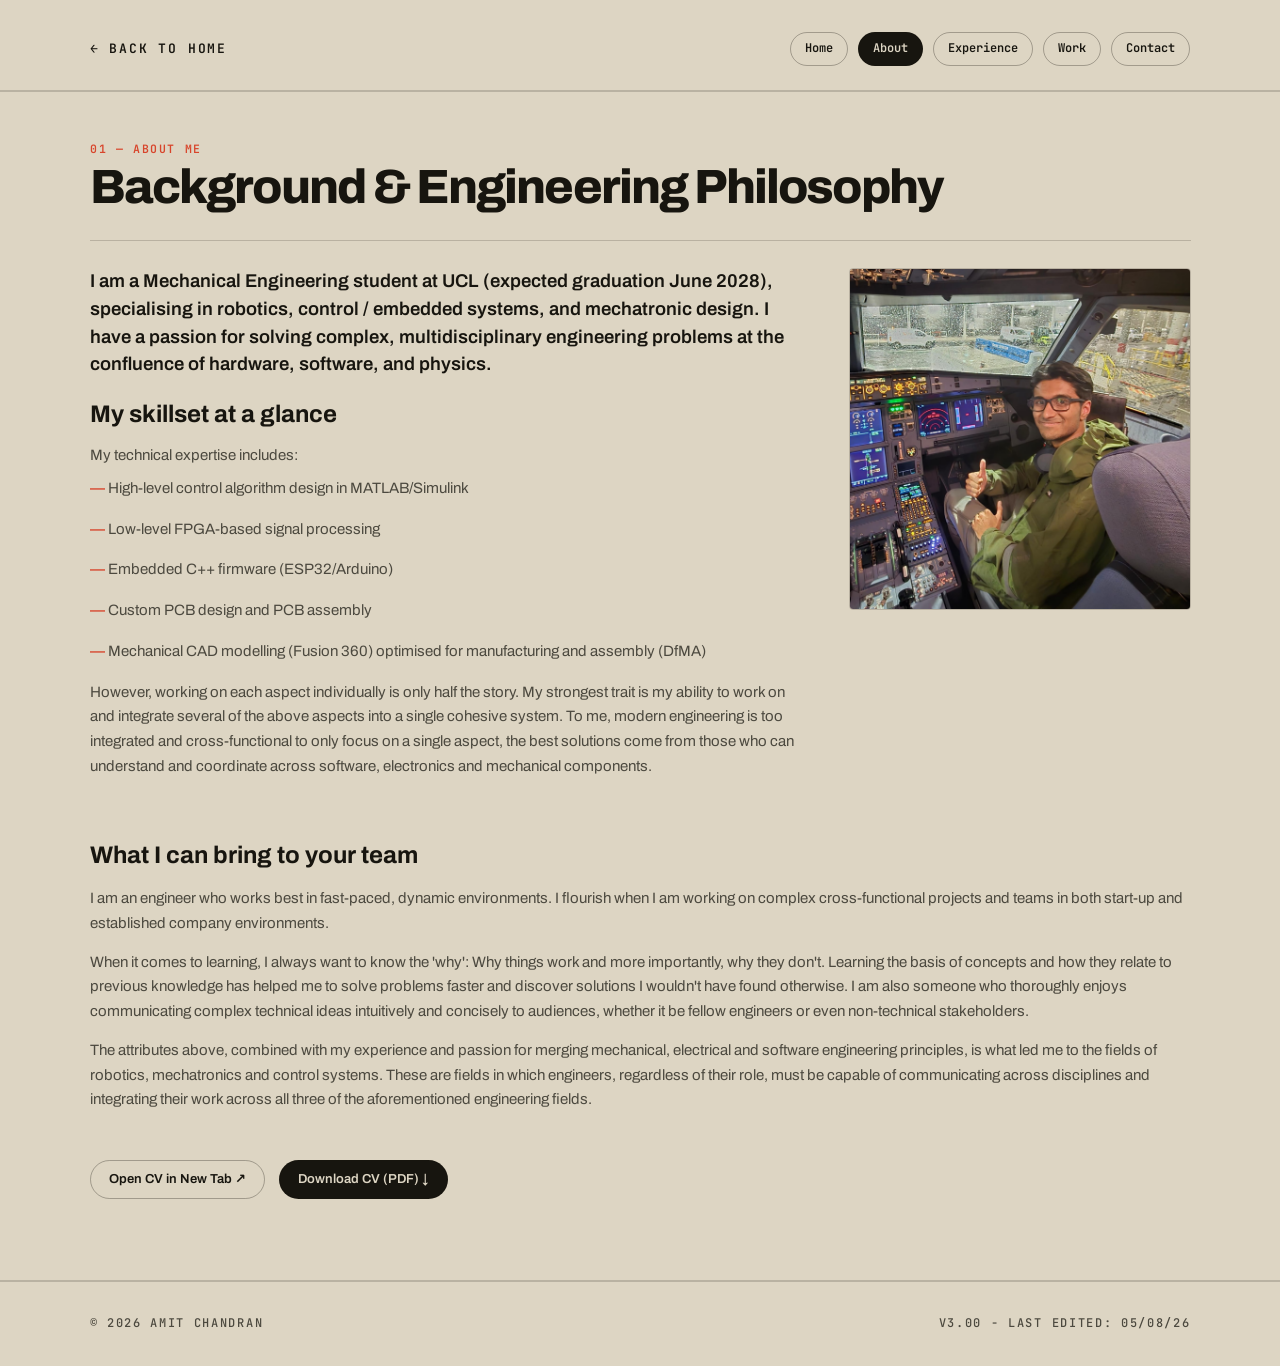
==== about.html @ 0b7d6312 "style: Rearranged page strucutre to now have seperate tabs for experience / about me to reduce clutt" ====
<!DOCTYPE html>
<html lang="en">
<head>
    <meta charset="UTF-8">
    <meta name="viewport" content="width=device-width, initial-scale=1.0">
    <title>About Me — Amit Chandran</title>
    
    <!-- Google Fonts for Archivo, Newsreader & JetBrains Mono -->
    <link rel="preconnect" href="https://fonts.googleapis.com">
    <link rel="preconnect" href="https://fonts.gstatic.com" crossorigin>
    <link href="https://fonts.googleapis.com/css2?family=Archivo:wght@400;500;600;700;800&family=Newsreader:ital,opsz@1,6..72&family=JetBrains+Mono:wght@400;500;600&display=swap" rel="stylesheet">
    
    <!-- FontAwesome Icons -->
    <link rel="stylesheet" href="https://cdnjs.cloudflare.com/ajax/libs/font-awesome/6.4.0/css/all.min.css">
    
    <!-- Shared Swiss Editorial Stylesheet -->
    <link rel="stylesheet" href="style.css?v=3.17">
</head>
<body>

    <!-- Mobile Warning Banner -->
    <div class="mobile-warning-banner" id="mobile-banner">
        <div class="page-container" style="display: flex; justify-content: space-between; align-items: center; gap: 12px; padding: 12px 0;">
            <span>Hi, it appears you are on mobile. This page is best viewed on larger screens, or at least on desktop mode. Thank you!</span>
            <button onclick="document.getElementById('mobile-banner').style.display='none'" style="background: none; border: none; color: inherit; cursor: pointer; font-size: 16px; font-weight: bold; padding: 0 4px;">×</button>
        </div>
    </div>

    <!-- Header Navigation Bar -->
    <header class="section-bleed" style="padding-top: 32px; padding-bottom: 24px; border-b: 1px solid var(--line);">
        <div class="page-container" style="display: flex; justify-content: space-between; align-items: center; flex-wrap: wrap; gap: 16px;">
            <a href="index.html" class="mono-label" style="text-decoration: none; font-size: 13px; font-weight: 600; color: var(--ink);">
                ← BACK TO HOME
            </a>
            <div class="quick-jump-bar" style="margin-top: 0; padding-top: 0; border-top: none;">
                <a href="index.html" class="jump-pill">Home</a>
                <a href="about.html" class="jump-pill" style="background: var(--ink); color: var(--paper);">About</a>
                <a href="experience.html" class="jump-pill">Experience</a>
                <a href="index.html#work" class="jump-pill">Work</a>
                <a href="index.html#contact" class="jump-pill">Contact</a>
            </div>
        </div>
    </header>

    <!-- 01 — ABOUT ME Section -->
    <section class="section-bleed" id="about-detail" style="padding-top: 48px; padding-bottom: 80px;">
        <div class="page-container">
            <div class="mb-10 border-b pb-6 reveal">
                <div class="mono-accent mb-2">01 — ABOUT ME</div>
                <h1 class="hero-h1 mb-4" style="font-size: clamp(32px, 5vw, 48px);">Background & Engineering Philosophy</h1>
            </div>

            <!-- About Section Grid containing Bio, Skillset, and Photo -->
            <div class="about-grid reveal delay-1">
                <div>
                    <!-- Bio text at top of column, flush with photo top -->
                    <div class="mb-8">
                        <p class="lead-p" style="color: var(--ink); font-weight: 600; max-width: 100%;">
                           I am a Mechanical Engineering student at UCL (expected graduation June 2028), specialising in robotics, control / embedded systems, and mechatronic design. I have a passion for solving complex, multidisciplinary engineering problems at the confluence of hardware, software, and physics.
                        </p>
                    </div>

                    <div class="space-y-4 body-p">
                        <h3 class="item-h3" style="color: var(--ink); margin-top: 0;">My skillset at a glance</h3>
                        <p>
                            My technical expertise includes:
                        </p>
                        <ul class="bullet-list" style="margin-top: 8px; margin-bottom: 16px;">
                            <li class="bullet-item">High-level control algorithm design in MATLAB/Simulink</li>
                            <li class="bullet-item">Low-level FPGA-based signal processing</li>
                            <li class="bullet-item">Embedded C++ firmware (ESP32/Arduino)</li>
                            <li class="bullet-item">Custom PCB design and PCB assembly</li>
                            <li class="bullet-item">Mechanical CAD modelling (Fusion 360) optimised for manufacturing and assembly (DfMA)</li>
                        </ul>
                        <p>
                            However, working on each aspect individually is only half the story. My strongest trait is my ability to work on and integrate several of the above aspects into a single cohesive system. To me, modern engineering is too integrated and cross-functional to only focus on a single aspect, the best solutions come from those who can understand and coordinate across software, electronics and mechanical components.
                        </p>
                    </div>
                </div>
                <div class="profile-photo-container">
                    <img src="images_general/Profile Photo.jpeg" alt="Amit Chandran" style="width: 100%; height: auto; aspect-ratio: 1/1; object-fit: cover; object-position: 75% center; display: block; border: none; border-radius: 0;">
                    <div class="caption-banner">Me in the cockpit of an Airbus A320!</div>
                </div>
            </div>

            <!-- Full-width What I can bring section below the grid -->
            <div class="body-p reveal delay-2" style="margin-top: 48px;">
                <h3 class="item-h3 pt-4" style="color: var(--ink);">What I can bring to your team</h3>
                <div class="space-y-4" style="margin-top: 16px;">
                    <p>
                        I am an engineer who works best in fast-paced, dynamic environments. I flourish when I am working on complex cross-functional projects and teams in both start-up and established company environments.
                    </p>
                    <p>
                        When it comes to learning, I always want to know the 'why': Why things work and more importantly, why they don't. Learning the basis of concepts and how they relate to previous knowledge has helped me to solve problems faster and discover solutions I wouldn't have found otherwise. I am also someone who thoroughly enjoys communicating complex technical ideas intuitively and concisely to audiences, whether it be fellow engineers or even non-technical stakeholders.
                    </p>
                    <p>
                        The attributes above, combined with my experience and passion for merging mechanical, electrical and software engineering principles, is what led me to the fields of robotics, mechatronics and control systems. These are fields in which engineers, regardless of their role, must be capable of communicating across disciplines and integrating their work across all three of the aforementioned engineering fields.
                    </p>
                </div>
            </div>

            <div class="flex gap-4 reveal delay-3" style="margin-top: 48px;">
                <a href="https://amitchandran06.github.io/Resumes/AmitChandran_MainResume.pdf" target="_blank" class="pill-btn">Open CV in New Tab ↗</a>
                <a href="https://amitchandran06.github.io/Resumes/AmitChandran_MainResume.pdf" download class="pill-btn" style="background: var(--ink); color: var(--paper);">Download CV (PDF) ↓</a>
            </div>
        </div>
    </section>

    <!-- Footer -->
    <footer style="padding: 32px var(--pad-x);">
        <div class="page-container">
            <div class="mono-label" style="display: flex; justify-content: space-between; flex-wrap: wrap; gap: 8px;">
                <span>© 2026 AMIT CHANDRAN</span>
                <span>V3.00 - Last Edited: 05/08/26</span>
            </div>
        </div>
    </footer>

    <!-- Scroll Reveal Observer Script -->
    <script>
        document.addEventListener('DOMContentLoaded', () => {
            const observerOptions = {
                root: null,
                rootMargin: '0px 0px -30px 0px',
                threshold: 0.1
            };

            const observer = new IntersectionObserver((entries, obs) => {
                entries.forEach(entry => {
                    if (entry.isIntersecting) {
                        entry.target.classList.add('active');
                        obs.unobserve(entry.target);
                    }
                });
            }, observerOptions);

            document.querySelectorAll('.reveal').forEach(el => observer.observe(el));
        });
    </script>

</body>
</html>
---- style.css ----
/* ==========================================================================
   Swiss Editorial Design System — Portfolio of Amit Chandran
   (Scaled ~15% smaller for a sleek, compact, 80% zoom-out editorial aesthetic)
   ========================================================================== */

:root {
  /* Color Tokens */
  --paper:       #DDD5C3;   /* Rich archival greige/stone paper background */
  --ink:         #17150F;   /* Near-black primary text / dark blocks */
  --muted:       #4C493F;   /* Body copy */
  --faint:       #8A877B;   /* Labels, captions, metadata */
  --accent:      #D8452B;   /* Vermillion — link hovers, section kickers */
  --line:        rgba(23, 21, 15, 0.18);  /* Hairline dividers */
  --line-strong: rgba(23, 21, 15, 0.30);  /* Chip borders */

  /* Typography */
  --font-sans:   'Archivo', system-ui, -apple-system, sans-serif;
  --font-serif:  'Newsreader', Georgia, serif;
  --font-mono:   'JetBrains Mono', ui-monospace, monospace;

  /* Rhythm & Spacing (~15% scaled down for sleek, compact editorial framing) */
  --pad-x:       clamp(28px, 7vw, 100px);  /* Generous horizontal margins, scaled for 15% zoom out */
  --pad-y:       clamp(30px, 4.2vw, 48px); /* Standardized compact section vertical padding */
  --maxw:        1440px;                   /* Content max width, centered */
}

/* ==========================================================================
   Global Resets
   ========================================================================== */

* {
  box-sizing: border-box;
  margin: 0;
  padding: 0;
}

html {
  scroll-behavior: smooth;
  font-size: 14px; /* Scaled down from 16px (~15% zoom out) */
}

body {
  background-color: var(--paper);
  color: var(--ink);
  font-family: var(--font-sans);
  line-height: 1.65;
  overflow-x: hidden;
  -webkit-font-smoothing: antialiased;
}

a {
  color: inherit;
  text-decoration: none;
  transition: all 0.2s ease;
}

a:hover {
  color: var(--accent);
}

img {
  max-width: 100%;
  height: auto;
  display: block;
}

::selection {
  background-color: var(--accent);
  color: var(--paper);
}

/* ==========================================================================
   Utility Classes (~15% scaled down spacing)
   ========================================================================== */

.flex { display: flex; }
.flex-col { flex-direction: column; }
.flex-wrap { flex-wrap: wrap; }
.items-center { align-items: center; }
.items-start { align-items: flex-start; }
.items-end { align-items: flex-end; }
.justify-between { justify-content: space-between; }
.justify-center { justify-content: center; }
.inline-block { display: inline-block; }

.gap-2 { gap: 6px; }
.gap-3 { gap: 10px; }
.gap-4 { gap: 14px; }
.gap-6 { gap: 20px; }

.mb-1 { margin-bottom: 3px; }
.mb-2 { margin-bottom: 6px; }
.mb-3 { margin-bottom: 10px; }
.mb-4 { margin-bottom: 14px; }
.mb-6 { margin-bottom: 17px; }
.mb-8 { margin-bottom: 20px; }
.mb-10 { margin-bottom: 27px; }
.mb-12 { margin-bottom: 30px; }
.mb-16 { margin-bottom: 40px; }
.mr-2 { margin-right: 6px; }

.pb-4 { padding-bottom: 14px; }
.pb-6 { padding-bottom: 17px; }
.pb-8 { padding-bottom: 20px; }
.pb-10 { padding-bottom: clamp(20px, 3.5vw, 30px); }
.pb-16 { padding-bottom: clamp(28px, 4.2vw, 40px); }

.pt-4 { padding-top: 14px; }
.pt-6 { padding-top: 17px; }
.pt-8 { padding-top: 20px; }
.pt-10 { padding-top: clamp(20px, 3.5vw, 30px); }
.pt-16 { padding-top: clamp(28px, 4.2vw, 40px); }

.py-8 { padding-top: 20px; padding-bottom: 20px; }
.py-10 { padding-top: clamp(20px, 3.5vw, 30px); padding-bottom: clamp(20px, 3.5vw, 30px); }
.py-16 { padding-top: clamp(28px, 4.2vw, 40px); padding-bottom: clamp(28px, 4.2vw, 40px); }
.p-8 { padding: clamp(17px, 2.5vw, 24px); }

.border { border: 1px solid var(--line); }
.border-b { border-bottom: 1px solid var(--line); }
.border-t { border-top: 1px solid var(--line); }

.space-y-4 > * + * { margin-top: 14px; }

/* ==========================================================================
   Typography Classes (~15% scaled down)
   ========================================================================== */

.hero-h1 {
  font-family: var(--font-sans);
  font-weight: 800;
  font-size: clamp(34px, 6vw, 72px);
  line-height: 0.92;
  letter-spacing: -0.04em;
  color: var(--ink);
  text-wrap: balance;
}

#hero .hero-h1 {
  font-size: clamp(40px, 7.5vw, 92px);
}

.hero-subtitle {
  font-family: var(--font-sans);
  font-weight: 600;
  font-size: clamp(18px, 3.2vw, 32px);
  line-height: 1.15;
  letter-spacing: -0.02em;
  color: var(--ink);
}

.section-title-h2 {
  font-family: var(--font-sans);
  font-weight: 800;
  font-size: clamp(28px, 4.5vw, 48px);
  line-height: 1.05;
  letter-spacing: -0.03em;
  color: var(--ink);
}

.section-h2 {
  font-family: var(--font-sans);
  font-weight: 700;
  font-size: clamp(20px, 2.7vw, 28px);
  line-height: 1.15;
  letter-spacing: -0.02em;
  color: var(--ink);
}

.item-h3 {
  font-family: var(--font-sans);
  font-weight: 700;
  font-size: clamp(20px, 2.5vw, 24px);
  line-height: 1.25;
  color: var(--ink);
}

.lead-p {
  font-family: var(--font-sans);
  font-weight: 500;
  font-size: clamp(15px, 2vw, 18.5px);
  line-height: 1.5;
  color: var(--ink);
}

.body-p {
  font-family: var(--font-sans);
  font-weight: 400;
  font-size: 15px;
  line-height: 1.65;
  color: var(--muted);
}

.mono-label {
  font-family: var(--font-mono);
  font-size: 12px;
  font-weight: 500;
  letter-spacing: 0.14em;
  text-transform: uppercase;
  color: var(--muted);
}

.case-hero-img {
  width: 100%;
  height: clamp(140px, 20vw, 260px);
  max-height: 260px;
  object-fit: contain;
  cursor: zoom-in;
  margin-inline: auto;
  display: block;
}

.mono-accent {
  font-family: var(--font-mono);
  font-size: 11.5px;
  font-weight: 600;
  letter-spacing: 0.14em;
  text-transform: uppercase;
  color: var(--accent);
}

/* ==========================================================================
   Layout & Structure
   ========================================================================== */

.page-container {
  max-width: var(--maxw);
  margin-inline: auto;
}

.section-bleed {
  padding: var(--pad-y) var(--pad-x);
  border-bottom: 2px solid var(--line);
}

/* Hero specific spacing (Tightened bottom gap before About section) */
#hero {
  padding-top: clamp(30px, 5vw, 54px);
  padding-bottom: clamp(14px, 2vw, 24px);
}

/* Quick Jump Pill Bar in Hero */
.quick-jump-bar {
  display: flex;
  flex-wrap: wrap;
  align-items: center;
  gap: 10px;
  margin-top: 30px;
  padding-top: 20px;
  border-top: 1px solid var(--line);
}

.jump-pill {
  font-family: var(--font-mono);
  font-size: 12px;
  font-weight: 600;
  color: var(--ink);
  background-color: transparent;
  border: 1px solid var(--line-strong);
  padding: 6px 14px;
  border-radius: 100px;
  transition: all 0.2s ease;
  display: inline-flex;
  align-items: center;
  gap: 6px;
}

.jump-pill:hover {
  background-color: var(--ink);
  color: var(--paper);
  border-color: var(--ink);
  transform: translateY(-2px);
}

/* Grid splits */
.grid-2col {
  display: grid;
  grid-template-columns: repeat(auto-fit, minmax(260px, 1fr));
  gap: clamp(20px, 3.5vw, 40px);
}

.grid-3col {
  display: grid;
  grid-template-columns: repeat(auto-fit, minmax(220px, 1fr));
  gap: clamp(17px, 2.5vw, 30px);
}

.grid-brief {
  display: grid;
  grid-template-columns: minmax(auto, 160px) 1fr;
  gap: clamp(17px, 2.5vw, 34px);
}

@media (max-width: 768px) {
  .grid-brief {
    grid-template-columns: 1fr;
    gap: 10px;
  }
}

.meta-grid {
  display: grid;
  grid-template-columns: repeat(auto-fit, minmax(130px, 1fr));
  gap: 17px;
  padding-top: 20px;
  border-top: 1px solid var(--line);
}

/* ==========================================================================
   Experience & Skills Components (~15% scaled down)
   ========================================================================== */

/* Experience Card Header (Guarantees right-alignment and spacing) */
.exp-header {
  display: flex;
  justify-content: space-between;
  align-items: flex-start;
  flex-wrap: wrap;
  gap: 14px;
  padding-bottom: 14px;
  border-bottom: 1px solid var(--line);
}

.exp-header-left {
  display: flex;
  flex-direction: column;
}

.exp-header-right {
  display: flex;
  flex-direction: column;
  align-items: flex-end;
  gap: 6px;
}

@media (max-width: 640px) {
  .exp-header-right {
    align-items: flex-start;
    margin-top: 6px;
  }
}

.exp-logo {
  height: 48px;
  width: auto;
  max-width: 200px;
  object-fit: contain;
  background: transparent;
  border: none;
}

/* Balanced vertical space between last bullet point and skills used */
.exp-skills-row {
  display: flex;
  flex-wrap: wrap;
  align-items: center;
  gap: 8px;
  margin-top: 27px;
  padding-top: 17px;
  border-top: 1px solid var(--line);
}

/* Skills & Tools Boxes (Short & Compact, matching Experience Cards) */
.skills-box {
  padding: 20px;
  border: 1px solid var(--line);
  border-radius: 14px;
  background-color: #D8D0BE; /* Matches Experience card background (#D8D0BE) */
  box-shadow: 0 2px 8px rgba(0, 0, 0, 0.02);
  transition: transform 0.3s cubic-bezier(0.16, 1, 0.3, 1), box-shadow 0.3s ease, border-color 0.3s ease;
  display: flex;
  flex-direction: column;
}

.skills-box:hover {
  transform: translateY(-3px);
  border-color: rgba(23, 21, 15, 0.3);
  box-shadow: 0 6px 16px rgba(0, 0, 0, 0.04);
}

.skills-box-title {
  font-family: var(--font-headline);
  font-size: 17px;
  font-weight: 700;
  color: var(--ink);
  text-align: center;
  margin-bottom: 12px;
}

.skills-box-chips {
  display: flex;
  flex-wrap: wrap;
  gap: 8px;
  justify-content: center;
  align-items: center;
  flex-grow: 1;
  width: 100%;
}

.skills-box .pill-chip {
  background-color: rgba(255, 255, 255, 0.65);
  border: 1px solid rgba(23, 21, 15, 0.14);
  font-size: 11.5px;
  padding: 4px 10px;
  font-weight: 600;
}

/* ==========================================================================
   Components (Buttons, Chips, Rows — ~15% scaled down)
   ========================================================================== */

.pill-chip {
  border: 1px solid var(--line-strong);
  border-radius: 100px;
  padding: 5px 12px;
  font-family: var(--font-sans);
  font-size: 12px;
  font-weight: 500;
  color: var(--ink);
  display: inline-flex;
  align-items: center;
  gap: 5px;
  background-color: transparent; /* Matches page background */
}

.pill-btn {
  border: 1px solid var(--line-strong);
  border-radius: 100px;
  padding: 8px 18px;
  font-family: var(--font-sans);
  font-size: 13px;
  font-weight: 600;
  color: var(--ink);
  text-decoration: none;
  transition: all 0.2s ease;
  display: inline-flex;
  align-items: center;
  gap: 6px;
  background-color: transparent;
}

.pill-btn:hover {
  background-color: var(--ink);
  color: var(--paper);
  border-color: var(--ink);
}

.btn-solid {
  background-color: var(--ink);
  color: var(--paper);
  border: 1px solid var(--ink);
  border-radius: 100px;
  padding: 8px 18px;
  font-family: var(--font-sans);
  font-size: 13px;
  font-weight: 600;
  text-decoration: none;
  transition: all 0.2s ease;
  display: inline-flex;
  align-items: center;
  gap: 6px;
}

.btn-solid:hover {
  background-color: var(--accent);
  border-color: var(--accent);
  color: var(--paper);
}

/* Centered Project Navigation Row at bottom of case studies */
.project-nav-row {
  display: flex;
  flex-wrap: wrap;
  justify-content: center;
  align-items: center;
  gap: 17px;
  padding-top: 30px;
  padding-bottom: 17px;
}

/* Project Index Rows */
.work-row {
  display: grid;
  grid-template-columns: 48px 1fr auto;
  padding: clamp(17px, 2.5vw, 24px) 0;
  border-top: 1px solid var(--line);
  align-items: center;
  text-decoration: none;
  color: var(--ink);
  transition: all 0.2s ease;
  gap: 14px;
}

.work-row:last-of-type {
  border-bottom: 1px solid var(--line);
}

.work-row:hover .work-title {
  color: var(--accent);
}

.work-row:hover .work-arrow {
  transform: translateX(6px);
  color: var(--accent);
}

.work-num {
  font-family: var(--font-mono);
  font-size: 12px;
  font-weight: 600;
  color: var(--accent);
}

.work-title {
  font-family: var(--font-sans);
  font-weight: 700;
  font-size: clamp(18px, 2.5vw, 26px);
  letter-spacing: -0.02em;
  transition: color 0.2s ease;
}

.work-meta {
  font-family: var(--font-mono);
  font-size: 11.5px;
  color: var(--muted);
  margin-top: 3px;
}

.work-arrow {
  font-family: var(--font-mono);
  font-size: 17px;
  transition: transform 0.2s ease, color 0.2s ease;
}

@media (max-width: 600px) {
  .work-row {
    grid-template-columns: 34px 1fr;
  }
  .work-arrow {
    display: none;
  }
}

/* Experience Lists & Bullets */
.bullet-list {
  list-style: none;
  padding-left: 0;
  margin-top: 14px;
  display: flex;
  flex-direction: column;
  gap: 16px;
}

.bullet-item {
  position: relative;
  padding-left: 18px;
  font-family: var(--font-sans);
  font-size: 15px;
  line-height: 1.65;
  color: var(--muted);
}

.bullet-item::before {
  content: '—';
  position: absolute;
  left: 0;
  color: var(--accent);
  font-weight: 600;
}

/* Contact Block */
.contact-block {
  background-color: var(--ink);
  color: var(--paper);
  padding: clamp(24px, 3.5vw, 40px);
  border-radius: 4px;
  display: flex;
  flex-direction: column;
  justify-content: space-between;
  gap: 24px;
}

.contact-link {
  color: var(--paper);
  font-family: var(--font-sans);
  font-size: clamp(15px, 2.1vw, 20px);
  font-weight: 600;
  display: inline-flex;
  align-items: center;
  gap: 10px;
  border-bottom: 1px solid rgba(221, 213, 195, 0.2);
  padding-bottom: 8px;
  transition: all 0.2s ease;
}

.contact-link:hover {
  color: var(--accent);
  border-color: var(--accent);
  padding-left: 6px;
}

/* ==========================================================================
   Image Pair & Sliders (~15% scaled down)
   ========================================================================== */

.image-pair {
  display: grid;
  grid-template-columns: repeat(auto-fit, minmax(260px, 1fr));
  gap: 1px;
  background-color: var(--line);
  border: 1px solid var(--line);
  margin-top: 30px;
}

.image-pair-item {
  background-color: var(--paper);
  position: relative;
  overflow: hidden;
}

.image-pair-item img {
  width: 100%;
  height: 100%;
  object-fit: cover;
  min-height: 270px;
  transition: transform 0.3s ease;
}

.image-pair-item:hover img {
  transform: scale(1.02);
}

.caption-bar {
  padding: 8px 14px;
  font-family: var(--font-mono);
  font-size: 11px;
  color: var(--faint);
  background-color: var(--paper);
  border-top: 1px solid var(--line);
}

/* Interactive Slider (One Image Pane with Prominent Arrows) */
.slider-container {
  position: relative;
  width: 100%;
  background-color: var(--paper);
  border: 1px solid var(--line);
  overflow: hidden;
  margin-top: 17px;
}

.slider-slides {
  position: relative;
  width: 100%;
  height: clamp(290px, 41vw, 460px);
  display: flex;
  justify-content: center;
  align-items: center;
  background-color: #CFC6B2; /* Harmonious contrast with darker greige paper */
}

.slide {
  display: none;
  position: absolute;
  top: 0;
  left: 0;
  width: 100%;
  height: 100%;
}

.slide.active {
  display: flex;
  justify-content: center;
  align-items: center;
  animation: fadeIn 0.4s ease-in-out;
}

.slide img {
  max-width: 100%;
  max-height: 100%;
  object-fit: contain;
}

.caption-banner {
  position: absolute;
  bottom: 0;
  left: 0;
  right: 0;
  background: rgba(23, 21, 15, 0.92);
  color: var(--paper);
  font-family: var(--font-mono);
  font-size: 12px;
  padding: 10px 17px;
  text-align: center;
  transform: translateY(100%);
  opacity: 0;
  transition: transform 0.3s cubic-bezier(0.16, 1, 0.3, 1), opacity 0.3s ease;
  pointer-events: none;
  z-index: 5;
}

.slide:hover .caption-banner {
  transform: translateY(0);
  opacity: 1;
}

.slider-btn {
  position: absolute;
  top: 50%;
  transform: translateY(-50%);
  background: rgba(221, 213, 195, 0.95);
  border: 2px solid var(--ink);
  color: var(--ink);
  width: 44px;
  height: 44px;
  display: flex;
  align-items: center;
  justify-content: center;
  cursor: pointer;
  border-radius: 50%;
  transition: all 0.2s ease;
  z-index: 10;
  font-size: 1.1rem;
  font-weight: 700;
  box-shadow: 0 4px 12px rgba(0, 0, 0, 0.15);
}

.slider-btn:hover {
  background: var(--ink);
  color: var(--paper);
  transform: translateY(-50%) scale(1.08);
}

.slider-btn.prev { left: 17px; }
.slider-btn.next { right: 17px; }

@keyframes fadeIn {
  from { opacity: 0; }
  to { opacity: 1; }
}

/* Placeholder box */
.ph {
  display: grid;
  place-items: center;
  font-family: var(--font-mono);
  font-size: 11.5px;
  color: var(--faint);
  background: repeating-linear-gradient(135deg, #cfc6b2 0 11px, #ddd5c3 11px 22px);
  min-height: 270px;
  border: 1px solid var(--line);
}

/* Custom grid for About Section: wider text, narrower profile image */
.about-grid {
  display: grid;
  grid-template-columns: 1.35fr 0.65fr;
  gap: clamp(24px, 4vw, 48px);
  align-items: start;
}

@media (max-width: 768px) {
  .about-grid {
    grid-template-columns: 1fr; /* Stack on tablet/mobile */
  }
}

/* Hover styling to shift/highlight "Click to see more" label on work row */
.work-row:hover .work-link-label {
  color: var(--accent);
}

/* Vertical space between last bullet point and skills used in project pages */
.project-skills-row {
  display: flex;
  align-items: center;
  margin-top: 48px; /* Increased to 48px for more breathing room */
  padding-top: 24px; /* Increased to 24px */
  border-top: 1px solid var(--line);
}

.mt-6 {
  margin-top: 20px;
}

.font-semibold {
  font-weight: 600;
}

.skills-box .pill-chip {
  font-size: 13px;
  padding: 8px 15px;
}

.work-link-label {
  font-size: 10px !important;
  color: var(--faint) !important;
  letter-spacing: 0.05em;
  transition: color 0.2s ease;
}

.contact-links-row {
  display: flex;
  flex-direction: row;
  flex-wrap: wrap;
  gap: clamp(24px, 4vw, 48px);
  padding-top: 27px;
  border-top: 1px solid rgba(221, 213, 195, 0.2);
}

@media (max-width: 600px) {
  .contact-links-row {
    flex-direction: column;
    gap: 16px;
  }
}

.mobile-warning-banner {
  display: none;
  background-color: var(--accent);
  color: var(--paper);
  font-family: var(--font-sans);
  font-size: 13px;
  font-weight: 500;
  border-bottom: 1px solid var(--line);
  line-height: 1.4;
  position: relative;
  z-index: 10000;
}

@media (max-width: 768px) {
  .mobile-warning-banner {
    display: block;
  }
}

.work-row-thumb {
  height: 80px;
  width: 115px;
  object-fit: contain;
  opacity: 0.8;
  transition: opacity 0.2s ease, transform 0.2s ease;
}

.work-row:hover .work-row-thumb {
  opacity: 1;
  transform: scale(1.05);
}

@media (max-width: 600px) {
  .work-row-thumb {
    display: none; /* Hide thumbnails on narrow mobile lists to preserve space */
  }
}

.profile-photo-container {
  position: relative;
  overflow: hidden;
  border: 1px solid var(--line);
  border-radius: 4px;
  width: 100%;
}

.profile-photo-container .caption-banner {
  transform: translateY(100%);
  opacity: 0;
  transition: transform 0.3s cubic-bezier(0.16, 1, 0.3, 1), opacity 0.3s ease;
  position: absolute;
  bottom: 0;
  left: 0;
  right: 0;
  background: rgba(23, 21, 15, 0.92);
  color: var(--paper);
  font-family: var(--font-mono);
  font-size: 12px;
  padding: 10px 17px;
  text-align: center;
  pointer-events: none;
  z-index: 5;
}

.profile-photo-container:hover .caption-banner {
  transform: translateY(0);
  opacity: 1;
}

/* Scroll Reveal Animations (elibanchik style) */
.reveal {
  opacity: 0;
  transform: translateY(28px);
  transition: opacity 0.65s cubic-bezier(0.16, 1, 0.3, 1), transform 0.65s cubic-bezier(0.16, 1, 0.3, 1);
  will-change: opacity, transform;
}

.reveal.active {
  opacity: 1;
  transform: translateY(0);
}

.delay-1 { transition-delay: 100ms; }
.delay-2 { transition-delay: 200ms; }
.delay-3 { transition-delay: 300ms; }
.delay-4 { transition-delay: 400ms; }

/* Alternating Section Background Hue (subtle & noticeable) */
.section-alt {
  background-color: #D5CBB7;
  border-top: 1px solid var(--line);
  border-bottom: 1px solid var(--line);
}

/* Prominent Sticky Top Navigation Header */
.top-nav-bar {
  position: sticky;
  top: 0;
  z-index: 100;
  background: rgba(221, 213, 195, 0.92);
  backdrop-filter: blur(10px);
  -webkit-backdrop-filter: blur(10px);
  border-bottom: 1px solid var(--line);
  padding: 12px var(--pad-x);
}

.nav-brand {
  font-weight: 700;
  font-size: 13px;
  letter-spacing: 0.08em;
  color: var(--ink);
  text-decoration: none;
}

.nav-links {
  display: flex;
  align-items: center;
  gap: 8px;
  flex-wrap: wrap;
}

/* Featured Project Cards Grid (elibanchik card design style) */
.project-card-grid {
  display: grid;
  grid-template-columns: repeat(auto-fit, minmax(310px, 1fr));
  gap: 24px;
  margin-top: 32px;
}

.project-card {
  display: flex;
  flex-direction: column;
  background-color: var(--paper);
  border: 1px solid var(--line);
  border-radius: 16px;
  overflow: hidden;
  text-decoration: none;
  color: var(--ink);
  transition: transform 0.3s cubic-bezier(0.16, 1, 0.3, 1), box-shadow 0.3s ease, border-color 0.3s ease;
}

.project-card:hover {
  transform: translateY(-5px);
  border-color: rgba(23, 21, 15, 0.3);
  box-shadow: 0 12px 28px rgba(0, 0, 0, 0.08);
}

.project-card-img-wrap {
  aspect-ratio: 16 / 10;
  width: 100%;
  display: flex;
  align-items: center;
  justify-content: center;
  padding: 20px;
  background-color: #D5CBB7;
  border-bottom: 1px solid var(--line);
  position: relative;
  overflow: hidden;
}

.project-card-img-wrap img {
  max-width: 85%;
  max-height: 85%;
  object-fit: contain;
  transition: transform 0.35s cubic-bezier(0.16, 1, 0.3, 1);
}

.project-card:hover .project-card-img-wrap img {
  transform: scale(1.06);
}

.project-card-body {
  padding: 22px 24px 24px;
  display: flex;
  flex-direction: column;
  justify-content: space-between;
  flex-grow: 1;
}

.project-card-header {
  margin-bottom: 10px;
}

.project-card-title {
  font-family: var(--font-headline);
  font-size: 18px;
  font-weight: 700;
  color: var(--ink);
  line-height: 1.25;
  white-space: nowrap;
  overflow: hidden;
  text-overflow: ellipsis;
}

.project-card-desc {
  font-family: var(--font-sans);
  font-size: 13.5px;
  line-height: 1.55;
  color: var(--muted);
  margin-bottom: 0;
}

/* Dedicated Light Pastel Skills Bar across Card Bottom */
.project-card-skills-bar {
  padding: 14px 20px;
  border-top: 1px solid var(--line);
  display: flex;
  align-items: center;
  gap: 8px;
  flex-wrap: nowrap;
  white-space: nowrap;
  overflow-x: hidden;
}

.project-card-skills-bar .pill-chip {
  font-size: 11px;
  font-weight: 600;
  padding: 4px 10px;
  white-space: nowrap;
  flex-shrink: 0;
  background-color: rgba(255, 255, 255, 0.88);
  border: 1px solid rgba(23, 21, 15, 0.12);
  color: var(--ink);
}

/* Warm-toned solid muted pastel hues harmonized with stone paper */
.pastel-terracotta { background-color: #EAD5C3; }
.pastel-sage       { background-color: #D2DBC9; }
.pastel-sandstone  { background-color: #E6D8BA; }
.pastel-slate      { background-color: #CCD5DC; }
.pastel-clay       { background-color: #E5D3CD; }

/* Experience Cards with ultra-subtle, soft warm contrast */
.exp-card {
  background-color: #D8D0BE; /* Soft, subtle warm stone tone (~2% deeper than #DDD5C3, zero brightness/glare) */
  border: 1px solid var(--line);
  border-radius: 14px;
  box-shadow: 0 2px 8px rgba(0, 0, 0, 0.02);
  transition: transform 0.3s cubic-bezier(0.16, 1, 0.3, 1), box-shadow 0.3s ease, border-color 0.3s ease;
}

.exp-card:hover {
  transform: translateY(-3px);
  border-color: rgba(23, 21, 15, 0.3);
  box-shadow: 0 6px 16px rgba(0, 0, 0, 0.04);
}

/* Prominent Date Label in Project Cards */
.project-card-date {
  display: block;
  font-family: var(--font-mono);
  font-size: 11px;
  font-weight: 700;
  letter-spacing: 0.08em;
  color: var(--accent);
  margin-top: 4px;
}
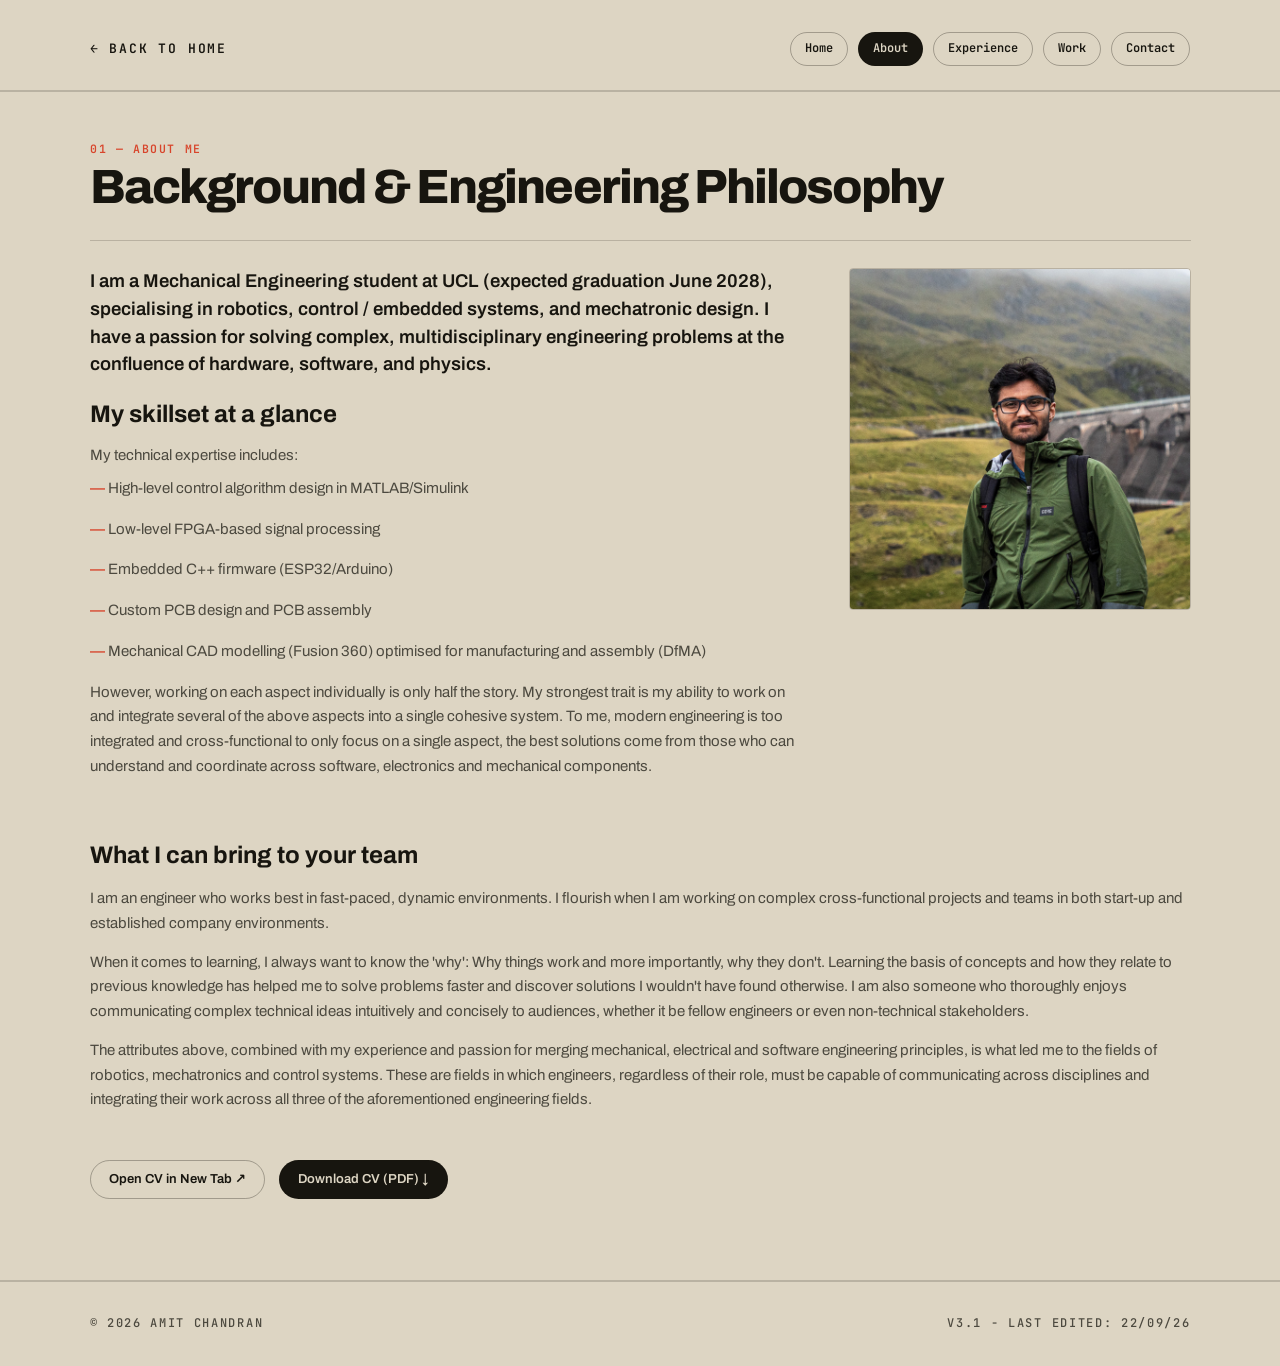
==== commit b246fc12: "style: Added additional bullet points for experience section" ====
--- a/about.html
+++ b/about.html
@@ -78,8 +78,7 @@
                     </div>
                 </div>
                 <div class="profile-photo-container">
-                    <img src="images_general/Profile Photo.jpeg" alt="Amit Chandran" style="width: 100%; height: auto; aspect-ratio: 1/1; object-fit: cover; object-position: 75% center; display: block; border: none; border-radius: 0;">
-                    <div class="caption-banner">Me in the cockpit of an Airbus A320!</div>
+                    <img src="images_general/prfpPhoto.jpeg" alt="Amit Chandran" style="width: 100%; height: auto; aspect-ratio: 1/1; object-fit: cover; object-position: center; display: block; border: none; border-radius: 0;">
                 </div>
             </div>
 
@@ -111,7 +110,7 @@
         <div class="page-container">
             <div class="mono-label" style="display: flex; justify-content: space-between; flex-wrap: wrap; gap: 8px;">
                 <span>© 2026 AMIT CHANDRAN</span>
-                <span>V3.00 - Last Edited: 05/08/26</span>
+                <span>V3.1 - Last Edited: 22/09/26</span>
             </div>
         </div>
     </footer>
--- a/style.css
+++ b/style.css
@@ -566,6 +566,23 @@
   left: 0;
   color: var(--accent);
   font-weight: 600;
+}
+
+.initiative-callout {
+  list-style: none;
+  background: rgba(216, 69, 43, 0.08);
+  border-left: 3px solid var(--accent);
+  padding: 12px 16px;
+  margin: 6px 0;
+  border-radius: 0 4px 4px 0;
+  font-family: var(--font-sans);
+  font-size: 15px;
+  line-height: 1.65;
+  color: var(--muted);
+}
+
+.initiative-callout::before {
+  content: none !important;
 }
 
 /* Contact Block */
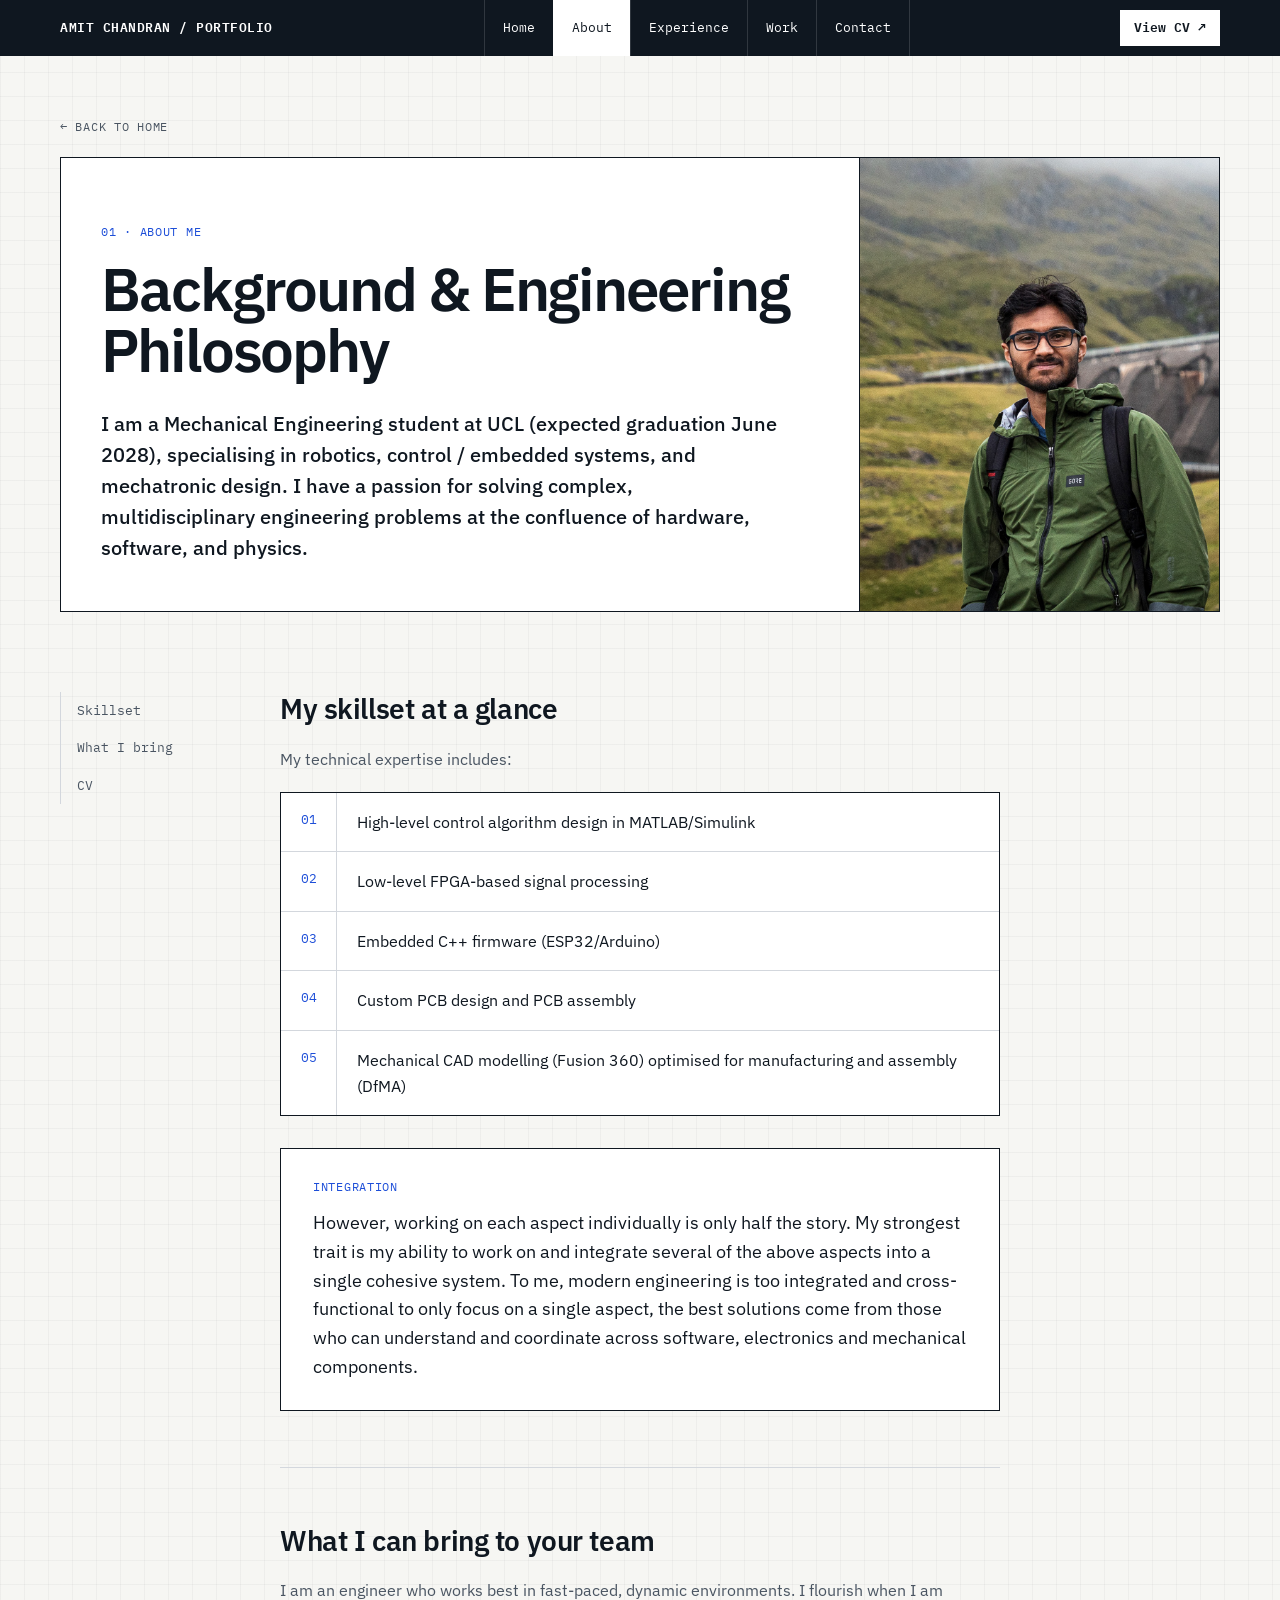
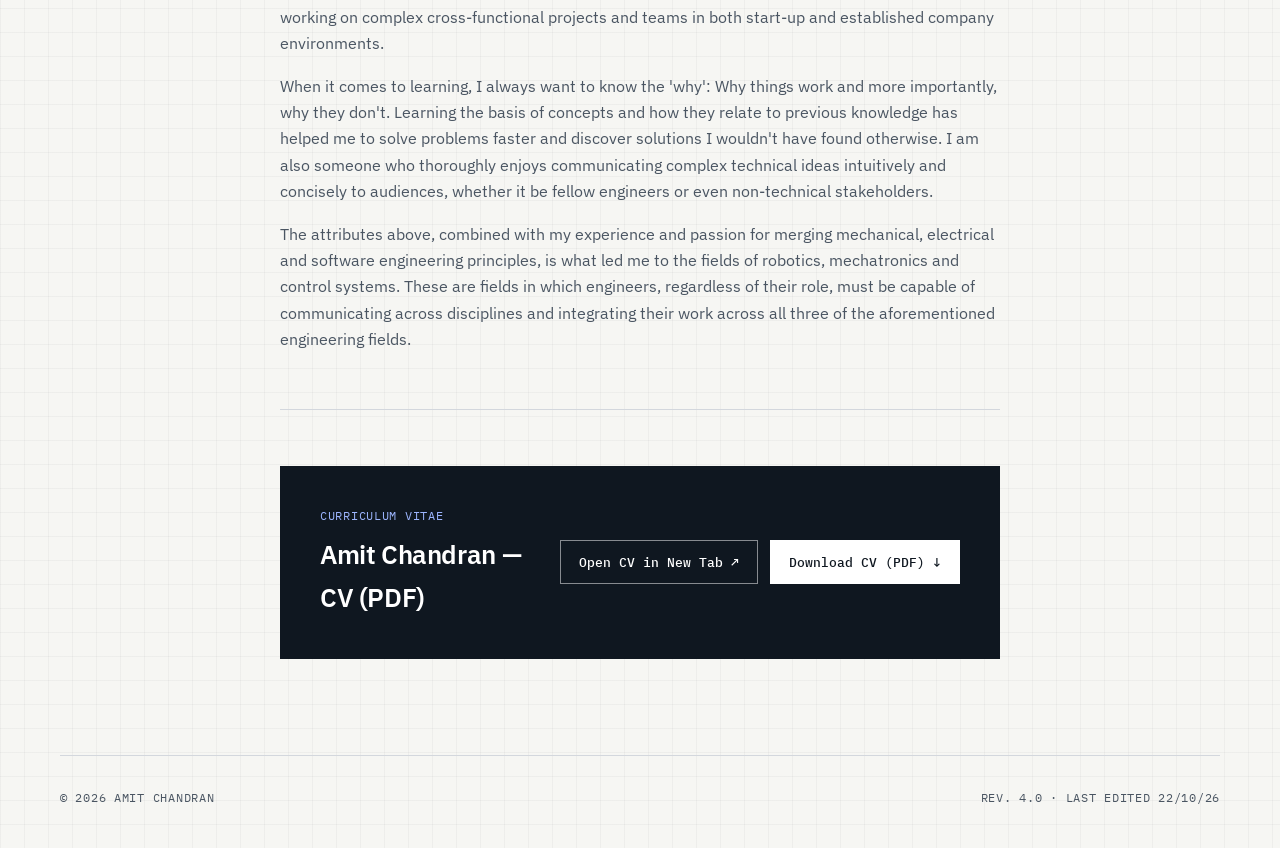
==== commit 57ba624e: "Full overhaul of the UI" ====
--- a/about.html
+++ b/about.html
@@ -4,138 +4,94 @@
     <meta charset="UTF-8">
     <meta name="viewport" content="width=device-width, initial-scale=1.0">
     <title>About Me — Amit Chandran</title>
-    
-    <!-- Google Fonts for Archivo, Newsreader & JetBrains Mono -->
+    <meta name="description" content="Background and engineering philosophy of Amit Chandran.">
     <link rel="preconnect" href="https://fonts.googleapis.com">
     <link rel="preconnect" href="https://fonts.gstatic.com" crossorigin>
-    <link href="https://fonts.googleapis.com/css2?family=Archivo:wght@400;500;600;700;800&family=Newsreader:ital,opsz@1,6..72&family=JetBrains+Mono:wght@400;500;600&display=swap" rel="stylesheet">
-    
-    <!-- FontAwesome Icons -->
-    <link rel="stylesheet" href="https://cdnjs.cloudflare.com/ajax/libs/font-awesome/6.4.0/css/all.min.css">
-    
-    <!-- Shared Swiss Editorial Stylesheet -->
-    <link rel="stylesheet" href="style.css?v=3.17">
+    <link href="https://fonts.googleapis.com/css2?family=IBM+Plex+Mono:wght@400;500;600&amp;family=IBM+Plex+Sans:wght@400;500;600&amp;display=swap" rel="stylesheet">
+    <link rel="stylesheet" href="style.css?v=4.0">
 </head>
 <body>
+    <a class="skip-link" href="#main">Skip to content</a>
 
-    <!-- Mobile Warning Banner -->
-    <div class="mobile-warning-banner" id="mobile-banner">
-        <div class="page-container" style="display: flex; justify-content: space-between; align-items: center; gap: 12px; padding: 12px 0;">
-            <span>Hi, it appears you are on mobile. This page is best viewed on larger screens, or at least on desktop mode. Thank you!</span>
-            <button onclick="document.getElementById('mobile-banner').style.display='none'" style="background: none; border: none; color: inherit; cursor: pointer; font-size: 16px; font-weight: bold; padding: 0 4px;">×</button>
-        </div>
-    </div>
-
-    <!-- Header Navigation Bar -->
-    <header class="section-bleed" style="padding-top: 32px; padding-bottom: 24px; border-b: 1px solid var(--line);">
-        <div class="page-container" style="display: flex; justify-content: space-between; align-items: center; flex-wrap: wrap; gap: 16px;">
-            <a href="index.html" class="mono-label" style="text-decoration: none; font-size: 13px; font-weight: 600; color: var(--ink);">
-                ← BACK TO HOME
-            </a>
-            <div class="quick-jump-bar" style="margin-top: 0; padding-top: 0; border-top: none;">
-                <a href="index.html" class="jump-pill">Home</a>
-                <a href="about.html" class="jump-pill" style="background: var(--ink); color: var(--paper);">About</a>
-                <a href="experience.html" class="jump-pill">Experience</a>
-                <a href="index.html#work" class="jump-pill">Work</a>
-                <a href="index.html#contact" class="jump-pill">Contact</a>
-            </div>
+    <header class="nav">
+        <div class="wrap nav-in">
+            <a class="nav-brand" href="index.html">AMIT CHANDRAN / PORTFOLIO</a>
+            <nav class="nav-links" aria-label="Main">
+                <a href="index.html">Home</a>
+                <a href="about.html" class="is-current" aria-current="page">About</a>
+                <a href="experience.html">Experience</a>
+                <a href="index.html#work">Work</a>
+                <a href="index.html#contact">Contact</a>
+            </nav>
+            <a class="nav-cv" href="https://amitchandran06.github.io/Resumes/AmitChandran_MainResume.pdf" target="_blank" rel="noopener">View CV ↗</a>
         </div>
     </header>
 
-    <!-- 01 — ABOUT ME Section -->
-    <section class="section-bleed" id="about-detail" style="padding-top: 48px; padding-bottom: 80px;">
-        <div class="page-container">
-            <div class="mb-10 border-b pb-6 reveal">
-                <div class="mono-accent mb-2">01 — ABOUT ME</div>
-                <h1 class="hero-h1 mb-4" style="font-size: clamp(32px, 5vw, 48px);">Background & Engineering Philosophy</h1>
-            </div>
-
-            <!-- About Section Grid containing Bio, Skillset, and Photo -->
-            <div class="about-grid reveal delay-1">
-                <div>
-                    <!-- Bio text at top of column, flush with photo top -->
-                    <div class="mb-8">
-                        <p class="lead-p" style="color: var(--ink); font-weight: 600; max-width: 100%;">
-                           I am a Mechanical Engineering student at UCL (expected graduation June 2028), specialising in robotics, control / embedded systems, and mechatronic design. I have a passion for solving complex, multidisciplinary engineering problems at the confluence of hardware, software, and physics.
-                        </p>
+    <main id="main">
+        <section class="page-top">
+            <div class="wrap">
+                <a class="mono back-link" href="index.html">← Back to home</a>
+                <div class="frame about-head">
+                    <div class="page-head">
+                        <div class="mono mono-accent kicker">01 · About me</div>
+                        <h1 class="page-title">Background &amp; Engineering Philosophy</h1>
+                        <p class="lead">I am a Mechanical Engineering student at UCL (expected graduation June 2028), specialising in robotics, control / embedded systems, and mechatronic design. I have a passion for solving complex, multidisciplinary engineering problems at the confluence of hardware, software, and physics.</p>
                     </div>
-
-                    <div class="space-y-4 body-p">
-                        <h3 class="item-h3" style="color: var(--ink); margin-top: 0;">My skillset at a glance</h3>
-                        <p>
-                            My technical expertise includes:
-                        </p>
-                        <ul class="bullet-list" style="margin-top: 8px; margin-bottom: 16px;">
-                            <li class="bullet-item">High-level control algorithm design in MATLAB/Simulink</li>
-                            <li class="bullet-item">Low-level FPGA-based signal processing</li>
-                            <li class="bullet-item">Embedded C++ firmware (ESP32/Arduino)</li>
-                            <li class="bullet-item">Custom PCB design and PCB assembly</li>
-                            <li class="bullet-item">Mechanical CAD modelling (Fusion 360) optimised for manufacturing and assembly (DfMA)</li>
-                        </ul>
-                        <p>
-                            However, working on each aspect individually is only half the story. My strongest trait is my ability to work on and integrate several of the above aspects into a single cohesive system. To me, modern engineering is too integrated and cross-functional to only focus on a single aspect, the best solutions come from those who can understand and coordinate across software, electronics and mechanical components.
-                        </p>
-                    </div>
-                </div>
-                <div class="profile-photo-container">
-                    <img src="images_general/prfpPhoto.jpeg" alt="Amit Chandran" style="width: 100%; height: auto; aspect-ratio: 1/1; object-fit: cover; object-position: center; display: block; border: none; border-radius: 0;">
+                    <img src="images_general/prfpPhoto.jpeg" alt="Amit Chandran">
                 </div>
             </div>
+        </section>
 
-            <!-- Full-width What I can bring section below the grid -->
-            <div class="body-p reveal delay-2" style="margin-top: 48px;">
-                <h3 class="item-h3 pt-4" style="color: var(--ink);">What I can bring to your team</h3>
-                <div class="space-y-4" style="margin-top: 16px;">
-                    <p>
-                        I am an engineer who works best in fast-paced, dynamic environments. I flourish when I am working on complex cross-functional projects and teams in both start-up and established company environments.
-                    </p>
-                    <p>
-                        When it comes to learning, I always want to know the 'why': Why things work and more importantly, why they don't. Learning the basis of concepts and how they relate to previous knowledge has helped me to solve problems faster and discover solutions I wouldn't have found otherwise. I am also someone who thoroughly enjoys communicating complex technical ideas intuitively and concisely to audiences, whether it be fellow engineers or even non-technical stakeholders.
-                    </p>
-                    <p>
-                        The attributes above, combined with my experience and passion for merging mechanical, electrical and software engineering principles, is what led me to the fields of robotics, mechatronics and control systems. These are fields in which engineers, regardless of their role, must be capable of communicating across disciplines and integrating their work across all three of the aforementioned engineering fields.
-                    </p>
-                </div>
+        <div class="wrap doc">
+            <nav class="toc" aria-label="On this page">
+                <a href="#skillset">Skillset</a>
+                <a href="#bring">What I bring</a>
+                <a href="#cv">CV</a>
+            </nav>
+            <div>
+                <section id="skillset" class="block">
+                    <h2 class="block-title">My skillset at a glance</h2>
+                    <p style="margin-bottom: 20px;">My technical expertise includes:</p>
+                    <div class="numlist">
+                        <div><span>01</span><div>High-level control algorithm design in MATLAB/Simulink</div></div>
+                        <div><span>02</span><div>Low-level FPGA-based signal processing</div></div>
+                        <div><span>03</span><div>Embedded C++ firmware (ESP32/Arduino)</div></div>
+                        <div><span>04</span><div>Custom PCB design and PCB assembly</div></div>
+                        <div><span>05</span><div>Mechanical CAD modelling (Fusion 360) optimised for manufacturing and assembly (DfMA)</div></div>
+                    </div>
+                    <div class="callout">
+                        <div class="mono mono-accent">Integration</div>
+                        <p>However, working on each aspect individually is only half the story. My strongest trait is my ability to work on and integrate several of the above aspects into a single cohesive system. To me, modern engineering is too integrated and cross-functional to only focus on a single aspect, the best solutions come from those who can understand and coordinate across software, electronics and mechanical components.</p>
+                    </div>
+                </section>
+
+                <section id="bring" class="block">
+                    <h2 class="block-title">What I can bring to your team</h2>
+                    <p>I am an engineer who works best in fast-paced, dynamic environments. I flourish when I am working on complex cross-functional projects and teams in both start-up and established company environments.</p>
+                    <p>When it comes to learning, I always want to know the 'why': Why things work and more importantly, why they don't. Learning the basis of concepts and how they relate to previous knowledge has helped me to solve problems faster and discover solutions I wouldn't have found otherwise. I am also someone who thoroughly enjoys communicating complex technical ideas intuitively and concisely to audiences, whether it be fellow engineers or even non-technical stakeholders.</p>
+                    <p>The attributes above, combined with my experience and passion for merging mechanical, electrical and software engineering principles, is what led me to the fields of robotics, mechatronics and control systems. These are fields in which engineers, regardless of their role, must be capable of communicating across disciplines and integrating their work across all three of the aforementioned engineering fields.</p>
+                </section>
+
+                <section id="cv" class="cta-band">
+                    <div>
+                        <div class="mono" style="color: var(--accent-on-dark);">Curriculum vitae</div>
+                        <div class="big">Amit Chandran — CV (PDF)</div>
+                    </div>
+                    <div class="btn-row">
+                        <a class="btn" href="https://amitchandran06.github.io/Resumes/AmitChandran_MainResume.pdf" target="_blank" rel="noopener">Open CV in New Tab ↗</a>
+                        <a class="btn btn-solid" href="https://amitchandran06.github.io/Resumes/AmitChandran_MainResume.pdf" download>Download CV (PDF) ↓</a>
+                    </div>
+                </section>
             </div>
+            <div class="doc-spacer" aria-hidden="true"></div>
+        </div>
+    </main>
 
-            <div class="flex gap-4 reveal delay-3" style="margin-top: 48px;">
-                <a href="https://amitchandran06.github.io/Resumes/AmitChandran_MainResume.pdf" target="_blank" class="pill-btn">Open CV in New Tab ↗</a>
-                <a href="https://amitchandran06.github.io/Resumes/AmitChandran_MainResume.pdf" download class="pill-btn" style="background: var(--ink); color: var(--paper);">Download CV (PDF) ↓</a>
-            </div>
-        </div>
-    </section>
-
-    <!-- Footer -->
-    <footer style="padding: 32px var(--pad-x);">
-        <div class="page-container">
-            <div class="mono-label" style="display: flex; justify-content: space-between; flex-wrap: wrap; gap: 8px;">
-                <span>© 2026 AMIT CHANDRAN</span>
-                <span>V3.1 - Last Edited: 22/09/26</span>
-            </div>
+    <footer class="wrap">
+        <div class="footer mono footer-rule">
+            <span>© 2026 Amit Chandran</span>
+            <span>Rev. 4.0 · Last edited 22/10/26</span>
         </div>
     </footer>
-
-    <!-- Scroll Reveal Observer Script -->
-    <script>
-        document.addEventListener('DOMContentLoaded', () => {
-            const observerOptions = {
-                root: null,
-                rootMargin: '0px 0px -30px 0px',
-                threshold: 0.1
-            };
-
-            const observer = new IntersectionObserver((entries, obs) => {
-                entries.forEach(entry => {
-                    if (entry.isIntersecting) {
-                        entry.target.classList.add('active');
-                        obs.unobserve(entry.target);
-                    }
-                });
-            }, observerOptions);
-
-            document.querySelectorAll('.reveal').forEach(el => observer.observe(el));
-        });
-    </script>
-
 </body>
 </html>
--- a/style.css
+++ b/style.css
@@ -1,1092 +1,519 @@
 /* ==========================================================================
-   Swiss Editorial Design System — Portfolio of Amit Chandran
-   (Scaled ~15% smaller for a sleek, compact, 80% zoom-out editorial aesthetic)
+   Amit Chandran — Portfolio
+   V4.0 "Datasheet" design system
+   Plain CSS, no build step (GitHub Pages friendly)
    ========================================================================== */
 
 :root {
-  /* Color Tokens */
-  --paper:       #DDD5C3;   /* Rich archival greige/stone paper background */
-  --ink:         #17150F;   /* Near-black primary text / dark blocks */
-  --muted:       #4C493F;   /* Body copy */
-  --faint:       #8A877B;   /* Labels, captions, metadata */
-  --accent:      #D8452B;   /* Vermillion — link hovers, section kickers */
-  --line:        rgba(23, 21, 15, 0.18);  /* Hairline dividers */
-  --line-strong: rgba(23, 21, 15, 0.30);  /* Chip borders */
-
-  /* Typography */
-  --font-sans:   'Archivo', system-ui, -apple-system, sans-serif;
-  --font-serif:  'Newsreader', Georgia, serif;
-  --font-mono:   'JetBrains Mono', ui-monospace, monospace;
-
-  /* Rhythm & Spacing (~15% scaled down for sleek, compact editorial framing) */
-  --pad-x:       clamp(28px, 7vw, 100px);  /* Generous horizontal margins, scaled for 15% zoom out */
-  --pad-y:       clamp(30px, 4.2vw, 48px); /* Standardized compact section vertical padding */
-  --maxw:        1440px;                   /* Content max width, centered */
-}
-
-/* ==========================================================================
-   Global Resets
-   ========================================================================== */
-
-* {
-  box-sizing: border-box;
-  margin: 0;
-  padding: 0;
-}
+  --bg:      #F6F6F3;   /* page ground */
+  --card:    #FFFFFF;   /* panels / cards */
+  --stage:   #EEF0F2;   /* image stages */
+  --ink:     #0F1720;   /* text, borders, dark blocks */
+  --muted:   #4A5562;   /* body copy */
+  --line:    #D3D7DD;   /* hairlines inside panels */
+  --accent:  #1D4ED8;   /* blue — labels, links, hovers */
+  --accent-on-dark: #9DB6FF;
+
+  --font-sans: 'IBM Plex Sans', system-ui, -apple-system, 'Segoe UI', sans-serif;
+  --font-mono: 'IBM Plex Mono', ui-monospace, 'SFMono-Regular', Menlo, monospace;
+
+  --maxw: 1240px;
+  --gutter: 40px;
+  --nav-h: 56px;
+}
+
+/* --------------------------------------------------------------------------
+   Base
+   -------------------------------------------------------------------------- */
+
+*, *::before, *::after { box-sizing: border-box; }
 
 html {
   scroll-behavior: smooth;
-  font-size: 14px; /* Scaled down from 16px (~15% zoom out) */
+  scroll-padding-top: calc(var(--nav-h) + 24px);
+  -webkit-text-size-adjust: 100%;
 }
 
 body {
-  background-color: var(--paper);
+  margin: 0;
+  background-color: var(--bg);
+  background-image:
+    linear-gradient(rgba(15, 23, 32, .035) 1px, transparent 1px),
+    linear-gradient(90deg, rgba(15, 23, 32, .035) 1px, transparent 1px);
+  background-size: 24px 24px;
   color: var(--ink);
   font-family: var(--font-sans);
+  font-size: 16px;
   line-height: 1.65;
-  overflow-x: hidden;
   -webkit-font-smoothing: antialiased;
 }
 
-a {
-  color: inherit;
-  text-decoration: none;
-  transition: all 0.2s ease;
-}
-
-a:hover {
-  color: var(--accent);
-}
-
-img {
-  max-width: 100%;
-  height: auto;
-  display: block;
-}
-
-::selection {
-  background-color: var(--accent);
-  color: var(--paper);
-}
-
-/* ==========================================================================
-   Utility Classes (~15% scaled down spacing)
-   ========================================================================== */
-
-.flex { display: flex; }
-.flex-col { flex-direction: column; }
-.flex-wrap { flex-wrap: wrap; }
-.items-center { align-items: center; }
-.items-start { align-items: flex-start; }
-.items-end { align-items: flex-end; }
-.justify-between { justify-content: space-between; }
-.justify-center { justify-content: center; }
-.inline-block { display: inline-block; }
-
-.gap-2 { gap: 6px; }
-.gap-3 { gap: 10px; }
-.gap-4 { gap: 14px; }
-.gap-6 { gap: 20px; }
-
-.mb-1 { margin-bottom: 3px; }
-.mb-2 { margin-bottom: 6px; }
-.mb-3 { margin-bottom: 10px; }
-.mb-4 { margin-bottom: 14px; }
-.mb-6 { margin-bottom: 17px; }
-.mb-8 { margin-bottom: 20px; }
-.mb-10 { margin-bottom: 27px; }
-.mb-12 { margin-bottom: 30px; }
-.mb-16 { margin-bottom: 40px; }
-.mr-2 { margin-right: 6px; }
-
-.pb-4 { padding-bottom: 14px; }
-.pb-6 { padding-bottom: 17px; }
-.pb-8 { padding-bottom: 20px; }
-.pb-10 { padding-bottom: clamp(20px, 3.5vw, 30px); }
-.pb-16 { padding-bottom: clamp(28px, 4.2vw, 40px); }
-
-.pt-4 { padding-top: 14px; }
-.pt-6 { padding-top: 17px; }
-.pt-8 { padding-top: 20px; }
-.pt-10 { padding-top: clamp(20px, 3.5vw, 30px); }
-.pt-16 { padding-top: clamp(28px, 4.2vw, 40px); }
-
-.py-8 { padding-top: 20px; padding-bottom: 20px; }
-.py-10 { padding-top: clamp(20px, 3.5vw, 30px); padding-bottom: clamp(20px, 3.5vw, 30px); }
-.py-16 { padding-top: clamp(28px, 4.2vw, 40px); padding-bottom: clamp(28px, 4.2vw, 40px); }
-.p-8 { padding: clamp(17px, 2.5vw, 24px); }
-
-.border { border: 1px solid var(--line); }
-.border-b { border-bottom: 1px solid var(--line); }
-.border-t { border-top: 1px solid var(--line); }
-
-.space-y-4 > * + * { margin-top: 14px; }
-
-/* ==========================================================================
-   Typography Classes (~15% scaled down)
-   ========================================================================== */
-
-.hero-h1 {
-  font-family: var(--font-sans);
-  font-weight: 800;
-  font-size: clamp(34px, 6vw, 72px);
-  line-height: 0.92;
-  letter-spacing: -0.04em;
-  color: var(--ink);
-  text-wrap: balance;
-}
-
-#hero .hero-h1 {
-  font-size: clamp(40px, 7.5vw, 92px);
-}
-
-.hero-subtitle {
-  font-family: var(--font-sans);
-  font-weight: 600;
-  font-size: clamp(18px, 3.2vw, 32px);
-  line-height: 1.15;
-  letter-spacing: -0.02em;
-  color: var(--ink);
-}
-
-.section-title-h2 {
-  font-family: var(--font-sans);
-  font-weight: 800;
-  font-size: clamp(28px, 4.5vw, 48px);
-  line-height: 1.05;
-  letter-spacing: -0.03em;
-  color: var(--ink);
-}
-
-.section-h2 {
-  font-family: var(--font-sans);
-  font-weight: 700;
-  font-size: clamp(20px, 2.7vw, 28px);
-  line-height: 1.15;
-  letter-spacing: -0.02em;
-  color: var(--ink);
-}
-
-.item-h3 {
-  font-family: var(--font-sans);
-  font-weight: 700;
-  font-size: clamp(20px, 2.5vw, 24px);
-  line-height: 1.25;
-  color: var(--ink);
-}
-
-.lead-p {
-  font-family: var(--font-sans);
-  font-weight: 500;
-  font-size: clamp(15px, 2vw, 18.5px);
-  line-height: 1.5;
-  color: var(--ink);
-}
-
-.body-p {
-  font-family: var(--font-sans);
-  font-weight: 400;
-  font-size: 15px;
-  line-height: 1.65;
-  color: var(--muted);
-}
-
-.mono-label {
+img { max-width: 100%; height: auto; display: block; }
+
+a { color: var(--ink); text-decoration: none; transition: color .2s ease, background-color .2s ease; }
+a:hover { color: var(--accent); }
+
+:focus-visible { outline: 2px solid var(--accent); outline-offset: 2px; }
+
+::selection { background: var(--accent); color: #fff; }
+
+h1, h2, h3, p { margin: 0; }
+
+strong { color: var(--ink); font-weight: 600; }
+
+.wrap {
+  max-width: var(--maxw);
+  margin: 0 auto;
+  padding: 0 var(--gutter);
+}
+
+.mono {
   font-family: var(--font-mono);
   font-size: 12px;
-  font-weight: 500;
-  letter-spacing: 0.14em;
+  letter-spacing: .06em;
   text-transform: uppercase;
   color: var(--muted);
 }
-
-.case-hero-img {
-  width: 100%;
-  height: clamp(140px, 20vw, 260px);
-  max-height: 260px;
-  object-fit: contain;
-  cursor: zoom-in;
-  margin-inline: auto;
-  display: block;
-}
-
-.mono-accent {
-  font-family: var(--font-mono);
-  font-size: 11.5px;
-  font-weight: 600;
-  letter-spacing: 0.14em;
-  text-transform: uppercase;
-  color: var(--accent);
-}
-
-/* ==========================================================================
-   Layout & Structure
-   ========================================================================== */
-
-.page-container {
-  max-width: var(--maxw);
-  margin-inline: auto;
-}
-
-.section-bleed {
-  padding: var(--pad-y) var(--pad-x);
-  border-bottom: 2px solid var(--line);
-}
-
-/* Hero specific spacing (Tightened bottom gap before About section) */
-#hero {
-  padding-top: clamp(30px, 5vw, 54px);
-  padding-bottom: clamp(14px, 2vw, 24px);
-}
-
-/* Quick Jump Pill Bar in Hero */
-.quick-jump-bar {
-  display: flex;
-  flex-wrap: wrap;
-  align-items: center;
-  gap: 10px;
-  margin-top: 30px;
-  padding-top: 20px;
+.mono-accent { color: var(--accent); }
+
+.muted { color: var(--muted); }
+
+.skip-link {
+  position: absolute; left: -9999px; top: 8px;
+  background: #fff; color: var(--ink); padding: 8px 12px; z-index: 100;
+}
+.skip-link:focus { left: 8px; }
+
+/* --------------------------------------------------------------------------
+   Navigation
+   -------------------------------------------------------------------------- */
+
+.nav {
+  position: sticky; top: 0; z-index: 50;
+  background: var(--ink); color: #fff;
+}
+.nav a { color: #fff; }
+.nav a:hover { color: var(--accent-on-dark); }
+
+.nav-in {
+  display: flex; align-items: center; justify-content: space-between;
+  gap: 24px; height: var(--nav-h);
+  font-family: var(--font-mono); font-size: 13px;
+}
+
+.nav-brand { font-weight: 600; letter-spacing: .04em; white-space: nowrap; }
+
+.nav-links { display: flex; }
+.nav-links a {
+  display: flex; align-items: center; height: var(--nav-h);
+  padding: 0 18px; border-left: 1px solid rgba(255, 255, 255, .14);
+}
+.nav-links a:last-child { border-right: 1px solid rgba(255, 255, 255, .14); }
+.nav-links a.is-current { background: #fff; color: var(--ink); }
+
+.nav-cv {
+  display: inline-flex; align-items: center; min-height: 36px; padding: 0 14px;
+  background: #fff; color: var(--ink) !important; font-weight: 600; white-space: nowrap;
+}
+.nav-cv:hover { background: var(--accent-on-dark); }
+
+/* --------------------------------------------------------------------------
+   Buttons, tags
+   -------------------------------------------------------------------------- */
+
+.btn {
+  display: inline-flex; align-items: center; gap: 10px;
+  min-height: 44px; padding: 0 18px;
+  font-family: var(--font-mono); font-size: 13px; font-weight: 500;
+  border: 1px solid var(--ink); background: var(--card); color: var(--ink);
+}
+.btn:hover { background: var(--ink); color: #fff; }
+.btn-solid { background: var(--ink); color: #fff; }
+.btn-solid:hover { background: var(--accent); border-color: var(--accent); color: #fff; }
+.btn-row { display: flex; flex-wrap: wrap; gap: 12px; }
+
+.tag {
+  display: inline-flex; align-items: center; height: 26px; padding: 0 8px;
+  border: 1px solid var(--line); background: var(--bg);
+  font-family: var(--font-mono); font-size: 12px; color: var(--ink);
+}
+.tags { display: flex; flex-wrap: wrap; gap: 6px; }
+
+/* --------------------------------------------------------------------------
+   Panels & title blocks
+   -------------------------------------------------------------------------- */
+
+.frame { border: 1px solid var(--ink); background: var(--card); }
+
+.title-block {
+  display: grid; grid-template-columns: repeat(var(--cols, 3), minmax(0, 1fr));
+  border-top: 1px solid var(--ink);
+}
+.title-block > div { padding: 16px 20px; }
+.title-block > div + div { border-left: 1px solid var(--line); }
+.title-block .val { font-weight: 600; margin-top: 4px; }
+
+.row {
+  display: grid; grid-template-columns: 120px 1fr;
   border-top: 1px solid var(--line);
 }
-
-.jump-pill {
-  font-family: var(--font-mono);
-  font-size: 12px;
-  font-weight: 600;
-  color: var(--ink);
-  background-color: transparent;
-  border: 1px solid var(--line-strong);
-  padding: 6px 14px;
-  border-radius: 100px;
-  transition: all 0.2s ease;
-  display: inline-flex;
-  align-items: center;
-  gap: 6px;
-}
-
-.jump-pill:hover {
-  background-color: var(--ink);
-  color: var(--paper);
-  border-color: var(--ink);
-  transform: translateY(-2px);
-}
-
-/* Grid splits */
-.grid-2col {
+.row > div { padding: 10px 20px; }
+.row > div:first-child { border-right: 1px solid var(--line); display: flex; align-items: center; }
+
+.stage {
+  display: flex; align-items: center; justify-content: center;
+  padding: 28px;
+  background-color: var(--stage);
+  background-image:
+    linear-gradient(rgba(15, 23, 32, .05) 1px, transparent 1px),
+    linear-gradient(90deg, rgba(15, 23, 32, .05) 1px, transparent 1px);
+  background-size: 16px 16px;
+}
+.stage img { max-width: 80%; max-height: 85%; object-fit: contain; }
+
+/* --------------------------------------------------------------------------
+   Homepage
+   -------------------------------------------------------------------------- */
+
+.hero-section { padding: 72px 0 0; }
+
+.hero { display: grid; grid-template-columns: 1.5fr 1fr; }
+.hero-text {
+  padding: 64px 48px 48px;
+  display: flex; flex-direction: column; justify-content: flex-end;
+}
+.hero-name {
+  font-size: 80px; line-height: .95; font-weight: 600; letter-spacing: -.04em;
+}
+.hero-role {
+  margin-top: 20px; font-size: 26px; line-height: 1.25; letter-spacing: -.015em;
+  color: var(--muted); max-width: 620px;
+}
+.hero-about {
+  margin-top: 36px; padding-top: 28px; border-top: 1px solid var(--line); max-width: 680px;
+}
+.hero-about .lead { font-size: 18px; line-height: 1.55; font-weight: 500; margin-bottom: 14px; }
+.hero-text .btn-row { margin-top: 32px; }
+.hero-photo {
+  position: relative; overflow: hidden; min-height: 520px;
+  border-left: 1px solid var(--ink);
+}
+.hero-photo img {
+  position: absolute; inset: 0; width: 100%; height: 100%;
+  object-fit: cover; object-position: 50% 40%;
+}
+
+.section { padding: 96px 0 0; }
+.section-head {
+  display: flex; justify-content: space-between; align-items: flex-end; gap: 24px;
+  padding-bottom: 16px; border-bottom: 2px solid var(--ink); margin-bottom: 32px;
+}
+.section-title { font-size: 36px; font-weight: 600; letter-spacing: -.02em; line-height: 1.1; }
+
+/* Experience summary cards */
+.exp-grid { display: grid; grid-template-columns: repeat(2, minmax(0, 1fr)); gap: 24px; }
+.exp-card { display: flex; flex-direction: column; border: 1px solid var(--ink); background: var(--card); }
+.exp-card-top { display: flex; justify-content: space-between; align-items: center; gap: 16px; padding: 20px; }
+.exp-card-body { padding: 0 20px 20px; flex-grow: 1; }
+.exp-card-body h3 { font-size: 22px; font-weight: 600; margin-bottom: 2px; }
+.exp-card-body .org { font-weight: 500; color: var(--muted); margin-bottom: 14px; }
+
+/* Project sheets */
+.sheet {
+  display: flex; flex-direction: column;
+  border: 1px solid var(--ink); background: var(--card); color: var(--ink);
+  transition: transform .25s cubic-bezier(.16, 1, .3, 1), box-shadow .25s ease;
+}
+.sheet:hover { color: var(--ink); transform: translate(-3px, -3px); box-shadow: 6px 6px 0 var(--ink); }
+.sheet:hover .sheet-title { color: var(--accent); }
+.sheet-head {
+  display: flex; justify-content: space-between; align-items: center;
+  height: 40px; padding: 0 16px; border-bottom: 1px solid var(--line);
+}
+.sheet .stage { aspect-ratio: 16 / 9; }
+.sheet-body { padding: 20px 20px 18px; border-top: 1px solid var(--line); flex-grow: 1; }
+.sheet-title { font-size: 21px; font-weight: 600; letter-spacing: -.01em; transition: color .2s ease; }
+.sheet-desc { margin-top: 8px; color: var(--muted); font-size: 15px; }
+
+.sheet-feature { display: grid; grid-template-columns: 1.5fr 1fr; margin-bottom: 24px; }
+.sheet-feature .stage { aspect-ratio: auto; min-height: 380px; border-right: 1px solid var(--line); }
+.sheet-feature .stage img { max-width: 92%; }
+.sheet-feature .sheet-body { border-top: 0; padding: 28px 24px; }
+.sheet-feature .sheet-title { font-size: 30px; line-height: 1.15; }
+.sheet-feature .sheet-desc { margin-top: 14px; font-size: 17px; }
+.sheet-feature-side { display: flex; flex-direction: column; }
+
+.sheet-grid { display: grid; grid-template-columns: repeat(2, minmax(0, 1fr)); gap: 24px; }
+
+/* Skills */
+.skills-grid {
+  display: grid; grid-template-columns: repeat(3, minmax(0, 1fr));
+  border: 1px solid var(--ink); background: var(--card);
+}
+.skills-grid > div { padding: 24px; }
+.skills-grid > div + div { border-left: 1px solid var(--line); }
+.skills-grid .mono { margin-bottom: 14px; }
+
+/* Contact */
+.contact { display: grid; grid-template-columns: 1fr 1fr; background: var(--ink); color: #fff; }
+.contact-text { padding: 48px 40px; }
+.contact-text h2 { font-size: 48px; line-height: 1.05; font-weight: 600; letter-spacing: -.03em; margin-bottom: 18px; }
+.contact-text p { font-size: 17px; color: rgba(255, 255, 255, .72); max-width: 480px; }
+.contact-links {
+  display: flex; flex-direction: column; justify-content: flex-end;
+  border-left: 1px solid rgba(255, 255, 255, .16);
+}
+.contact-link {
+  display: flex; justify-content: space-between; align-items: center;
+  min-height: 64px; padding: 0 28px;
+  border-top: 1px solid rgba(255, 255, 255, .16);
+  color: #fff; font-family: var(--font-mono); font-size: 15px;
+}
+.contact-link:hover { background: var(--accent); color: #fff; }
+
+/* Footer */
+.footer {
+  display: flex; justify-content: space-between; flex-wrap: wrap; gap: 8px;
+  padding-top: 32px; padding-bottom: 40px;
+}
+.footer-rule { border-top: 1px solid var(--line); margin-top: 0; }
+
+/* --------------------------------------------------------------------------
+   Sub-pages (About, Experience, Projects)
+   -------------------------------------------------------------------------- */
+
+.page-top { padding: 56px 0 0; }
+.back-link { display: inline-block; margin-bottom: 20px; }
+
+.page-head { padding: 64px 40px 48px; }
+.page-head .kicker { margin-bottom: 16px; }
+.page-title { font-size: 60px; line-height: 1.02; font-weight: 600; letter-spacing: -.035em; max-width: 900px; }
+
+.about-head { display: grid; grid-template-columns: 1fr 360px; }
+.about-head .page-head { display: flex; flex-direction: column; justify-content: flex-end; }
+.about-head .page-title { margin-bottom: 28px; }
+.about-head .lead { font-size: 20px; line-height: 1.55; font-weight: 500; max-width: 680px; }
+.about-head img { width: 100%; height: 100%; min-height: 360px; object-fit: cover; border-left: 1px solid var(--ink); }
+
+/* Centred body column with a sidebar that doesn't push the text off-centre */
+.doc {
   display: grid;
-  grid-template-columns: repeat(auto-fit, minmax(260px, 1fr));
-  gap: clamp(20px, 3.5vw, 40px);
-}
-
-.grid-3col {
-  display: grid;
-  grid-template-columns: repeat(auto-fit, minmax(220px, 1fr));
-  gap: clamp(17px, 2.5vw, 30px);
-}
-
-.grid-brief {
-  display: grid;
-  grid-template-columns: minmax(auto, 160px) 1fr;
-  gap: clamp(17px, 2.5vw, 34px);
-}
-
-@media (max-width: 768px) {
-  .grid-brief {
-    grid-template-columns: 1fr;
-    gap: 10px;
-  }
-}
-
-.meta-grid {
-  display: grid;
-  grid-template-columns: repeat(auto-fit, minmax(130px, 1fr));
-  gap: 17px;
-  padding-top: 20px;
-  border-top: 1px solid var(--line);
-}
-
-/* ==========================================================================
-   Experience & Skills Components (~15% scaled down)
-   ========================================================================== */
-
-/* Experience Card Header (Guarantees right-alignment and spacing) */
-.exp-header {
-  display: flex;
-  justify-content: space-between;
-  align-items: flex-start;
-  flex-wrap: wrap;
-  gap: 14px;
-  padding-bottom: 14px;
-  border-bottom: 1px solid var(--line);
-}
-
-.exp-header-left {
-  display: flex;
-  flex-direction: column;
-}
-
-.exp-header-right {
-  display: flex;
-  flex-direction: column;
-  align-items: flex-end;
-  gap: 6px;
-}
-
-@media (max-width: 640px) {
-  .exp-header-right {
-    align-items: flex-start;
-    margin-top: 6px;
-  }
-}
-
-.exp-logo {
-  height: 48px;
-  width: auto;
-  max-width: 200px;
-  object-fit: contain;
-  background: transparent;
-  border: none;
-}
-
-/* Balanced vertical space between last bullet point and skills used */
-.exp-skills-row {
-  display: flex;
-  flex-wrap: wrap;
-  align-items: center;
-  gap: 8px;
-  margin-top: 27px;
-  padding-top: 17px;
-  border-top: 1px solid var(--line);
-}
-
-/* Skills & Tools Boxes (Short & Compact, matching Experience Cards) */
-.skills-box {
-  padding: 20px;
-  border: 1px solid var(--line);
-  border-radius: 14px;
-  background-color: #D8D0BE; /* Matches Experience card background (#D8D0BE) */
-  box-shadow: 0 2px 8px rgba(0, 0, 0, 0.02);
-  transition: transform 0.3s cubic-bezier(0.16, 1, 0.3, 1), box-shadow 0.3s ease, border-color 0.3s ease;
-  display: flex;
-  flex-direction: column;
-}
-
-.skills-box:hover {
-  transform: translateY(-3px);
-  border-color: rgba(23, 21, 15, 0.3);
-  box-shadow: 0 6px 16px rgba(0, 0, 0, 0.04);
-}
-
-.skills-box-title {
-  font-family: var(--font-headline);
-  font-size: 17px;
-  font-weight: 700;
-  color: var(--ink);
-  text-align: center;
-  margin-bottom: 12px;
-}
-
-.skills-box-chips {
-  display: flex;
-  flex-wrap: wrap;
-  gap: 8px;
+  grid-template-columns: 180px minmax(0, 800px) 180px;
   justify-content: center;
-  align-items: center;
-  flex-grow: 1;
-  width: 100%;
-}
-
-.skills-box .pill-chip {
-  background-color: rgba(255, 255, 255, 0.65);
-  border: 1px solid rgba(23, 21, 15, 0.14);
-  font-size: 11.5px;
-  padding: 4px 10px;
-  font-weight: 600;
-}
-
-/* ==========================================================================
-   Components (Buttons, Chips, Rows — ~15% scaled down)
-   ========================================================================== */
-
-.pill-chip {
-  border: 1px solid var(--line-strong);
-  border-radius: 100px;
-  padding: 5px 12px;
-  font-family: var(--font-sans);
-  font-size: 12px;
-  font-weight: 500;
-  color: var(--ink);
-  display: inline-flex;
-  align-items: center;
-  gap: 5px;
-  background-color: transparent; /* Matches page background */
-}
-
-.pill-btn {
-  border: 1px solid var(--line-strong);
-  border-radius: 100px;
-  padding: 8px 18px;
-  font-family: var(--font-sans);
-  font-size: 13px;
-  font-weight: 600;
-  color: var(--ink);
-  text-decoration: none;
-  transition: all 0.2s ease;
-  display: inline-flex;
-  align-items: center;
-  gap: 6px;
-  background-color: transparent;
-}
-
-.pill-btn:hover {
-  background-color: var(--ink);
-  color: var(--paper);
-  border-color: var(--ink);
-}
-
-.btn-solid {
-  background-color: var(--ink);
-  color: var(--paper);
+  gap: 40px;
+  margin-top: 80px;
+}
+.toc {
+  position: sticky; top: calc(var(--nav-h) + 32px); align-self: start;
+  display: flex; flex-direction: column; border-left: 1px solid var(--line);
+}
+.toc a {
+  padding: 8px 0 8px 16px; margin-left: -1px; border-left: 1px solid transparent;
+  font-family: var(--font-mono); font-size: 13px; color: var(--muted);
+}
+.toc a:hover { color: var(--ink); border-left-color: var(--ink); }
+
+.side-label { position: sticky; top: calc(var(--nav-h) + 32px); align-self: start; }
+.side-label h2 { font-size: 20px; font-weight: 600; line-height: 1.3; margin-top: 6px; }
+
+.block { padding-bottom: 56px; margin-bottom: 56px; border-bottom: 1px solid var(--line); }
+.block-title {
+  display: flex; gap: 16px; align-items: baseline;
+  font-size: 28px; font-weight: 600; letter-spacing: -.015em; line-height: 1.2; margin-bottom: 20px;
+}
+.block p + p { margin-top: 16px; }
+.block > p { color: var(--muted); }
+.block .btn-row { margin-top: 24px; }
+
+/* Numbered list rows */
+.numlist { border: 1px solid var(--ink); background: var(--card); }
+.numlist > div { display: grid; grid-template-columns: 56px 1fr; }
+.numlist > div + div { border-top: 1px solid var(--line); }
+.numlist > div > span {
+  padding: 16px 0; text-align: center; border-right: 1px solid var(--line);
+  font-family: var(--font-mono); font-size: 13px; color: var(--accent);
+}
+.numlist > div > div { padding: 16px 20px; }
+
+.callout { margin-top: 32px; padding: 28px 32px; border: 1px solid var(--ink); background: var(--card); }
+.callout .mono { margin-bottom: 12px; }
+.callout p { font-size: 18px; line-height: 1.6; color: var(--ink) !important; }
+
+.cta-band {
+  display: grid; grid-template-columns: 1fr auto; gap: 32px; align-items: center;
+  background: var(--ink); color: #fff; padding: 40px; margin-bottom: 96px;
+}
+.cta-band .big { font-size: 26px; font-weight: 600; letter-spacing: -.015em; margin-top: 8px; }
+.cta-band .btn { background: transparent; color: #fff; border-color: rgba(255, 255, 255, .5); }
+.cta-band .btn:hover { background: #fff; color: var(--ink); }
+.cta-band .btn-solid { background: #fff; color: var(--ink); border-color: #fff; }
+.cta-band .btn-solid:hover { background: var(--accent-on-dark); border-color: var(--accent-on-dark); }
+
+/* Experience detail cards */
+.role-card { border: 1px solid var(--ink); background: var(--card); }
+.role-top {
+  display: flex; justify-content: space-between; align-items: center; gap: 16px;
+  padding: 16px 28px; border-bottom: 1px solid var(--line);
+}
+.role-head { padding: 32px 28px 24px; }
+.role-head h3 { font-size: 30px; font-weight: 600; letter-spacing: -.02em; line-height: 1.15; }
+.role-head .org { font-size: 18px; font-weight: 500; color: var(--muted); margin-top: 4px; }
+.role-head p { margin-top: 24px; color: var(--muted); }
+.role-points > div { display: grid; grid-template-columns: 56px 1fr; border-top: 1px solid var(--line); }
+.role-points > div > span {
+  padding: 16px 0; text-align: center; border-right: 1px solid var(--line);
+  font-family: var(--font-mono); font-size: 13px; color: var(--accent);
+}
+.role-points > div > div { padding: 16px 20px; color: var(--muted); }
+.role-initiative { margin: 24px 28px; padding: 24px; border: 1px solid var(--ink); background: var(--bg); }
+.role-initiative .mono { margin-bottom: 8px; }
+.role-skills { display: grid; grid-template-columns: 140px 1fr; border-top: 1px solid var(--ink); }
+.role-skills > div { padding: 14px 28px; }
+.role-skills > div:first-child { border-right: 1px solid var(--line); display: flex; align-items: center; }
+.role-gap { margin-top: 80px; }
+
+/* Project case-study pages */
+.case-strip {
+  display: flex; justify-content: space-between; gap: 16px;
+  padding: 14px 20px; border-bottom: 1px solid var(--line);
+}
+.case-title { font-size: 72px; line-height: 1; font-weight: 600; letter-spacing: -.035em; }
+.case-lead { margin: 24px 0 32px; font-size: 20px; line-height: 1.5; color: var(--muted); max-width: 860px; }
+.case-hero { height: 520px; border: 1px solid var(--ink); border-top: 0; }
+.case-hero img { max-height: 82%; max-width: 86%; }
+.case-hero a { display: contents; }
+
+.points > div {
+  display: grid; grid-template-columns: 28px 1fr; gap: 12px;
+  padding: 18px 0; border-top: 1px solid var(--line); color: var(--muted);
+}
+.points > div:last-child { border-bottom: 1px solid var(--line); }
+.points strong { display: block; margin-bottom: 4px; }
+.skills-used { display: flex; flex-wrap: wrap; gap: 8px; align-items: center; margin-top: 24px; }
+.skills-used .mono { margin-right: 8px; }
+
+.outcome { background: var(--ink); color: #fff; margin-bottom: 56px; }
+.outcome strong { color: #fff; }
+.outcome-stats { display: grid; grid-template-columns: repeat(2, minmax(0, 1fr)); border-bottom: 1px solid rgba(255, 255, 255, .16); }
+.outcome-stats > div { padding: 28px; }
+.outcome-stats > div + div { border-left: 1px solid rgba(255, 255, 255, .16); }
+.outcome-stats .num { font-size: 40px; font-weight: 600; letter-spacing: -.03em; line-height: 1; }
+.outcome-stats .mono, .outcome .mono { color: var(--accent-on-dark); }
+.outcome-stats .mono { margin-top: 10px; }
+.outcome-text { padding: 28px; }
+.outcome-text .mono { margin-bottom: 12px; }
+.outcome-text p { font-size: 18px; line-height: 1.55; }
+
+/* Media carousel */
+.carousel { border: 1px solid var(--ink); background: var(--card); }
+.carousel-stage { position: relative; height: 520px; padding: 32px 88px; }
+.carousel-stage img { max-width: 100%; max-height: 100%; }
+.carousel-btn {
+  position: absolute; top: 50%; transform: translateY(-50%);
+  width: 48px; height: 48px; border: 1px solid var(--ink); background: #fff; color: var(--ink);
+  font-family: var(--font-mono); font-size: 18px; cursor: pointer;
+}
+.carousel-btn:hover { background: var(--ink); color: #fff; }
+.carousel-btn.prev { left: 16px; }
+.carousel-btn.next { right: 16px; }
+.carousel-bar {
+  display: flex; align-items: center; gap: 20px;
+  padding: 14px 20px; border-top: 1px solid var(--line);
+}
+.carousel-count { color: var(--accent); white-space: nowrap; }
+.carousel-cap { flex-grow: 1; font-weight: 500; }
+.carousel-full { white-space: nowrap; }
+.carousel-thumbs {
+  display: flex; gap: 10px; padding: 14px 20px; border-top: 1px solid var(--line);
+  overflow-x: auto; scroll-snap-type: x mandatory;
+}
+.carousel-thumb {
+  flex: 0 0 112px; height: 76px; padding: 4px;
+  border: 1px solid var(--line); background: var(--stage);
+  cursor: pointer; scroll-snap-align: start; opacity: .6;
+}
+.carousel-thumb:hover { opacity: 1; }
+.carousel-thumb img { width: 100%; height: 100%; object-fit: contain; }
+.carousel-thumb.is-current { border: 2px solid var(--accent); opacity: 1; }
+
+.media-placeholder {
+  display: grid; place-items: center; min-height: 280px;
   border: 1px solid var(--ink);
-  border-radius: 100px;
-  padding: 8px 18px;
-  font-family: var(--font-sans);
-  font-size: 13px;
-  font-weight: 600;
-  text-decoration: none;
-  transition: all 0.2s ease;
-  display: inline-flex;
-  align-items: center;
-  gap: 6px;
-}
-
-.btn-solid:hover {
-  background-color: var(--accent);
-  border-color: var(--accent);
-  color: var(--paper);
-}
-
-/* Centered Project Navigation Row at bottom of case studies */
-.project-nav-row {
-  display: flex;
-  flex-wrap: wrap;
-  justify-content: center;
-  align-items: center;
-  gap: 17px;
-  padding-top: 30px;
-  padding-bottom: 17px;
-}
-
-/* Project Index Rows */
-.work-row {
-  display: grid;
-  grid-template-columns: 48px 1fr auto;
-  padding: clamp(17px, 2.5vw, 24px) 0;
-  border-top: 1px solid var(--line);
-  align-items: center;
-  text-decoration: none;
-  color: var(--ink);
-  transition: all 0.2s ease;
-  gap: 14px;
-}
-
-.work-row:last-of-type {
-  border-bottom: 1px solid var(--line);
-}
-
-.work-row:hover .work-title {
-  color: var(--accent);
-}
-
-.work-row:hover .work-arrow {
-  transform: translateX(6px);
-  color: var(--accent);
-}
-
-.work-num {
-  font-family: var(--font-mono);
-  font-size: 12px;
-  font-weight: 600;
-  color: var(--accent);
-}
-
-.work-title {
-  font-family: var(--font-sans);
-  font-weight: 700;
-  font-size: clamp(18px, 2.5vw, 26px);
-  letter-spacing: -0.02em;
-  transition: color 0.2s ease;
-}
-
-.work-meta {
-  font-family: var(--font-mono);
-  font-size: 11.5px;
-  color: var(--muted);
-  margin-top: 3px;
-}
-
-.work-arrow {
-  font-family: var(--font-mono);
-  font-size: 17px;
-  transition: transform 0.2s ease, color 0.2s ease;
-}
-
-@media (max-width: 600px) {
-  .work-row {
-    grid-template-columns: 34px 1fr;
-  }
-  .work-arrow {
-    display: none;
-  }
-}
-
-/* Experience Lists & Bullets */
-.bullet-list {
-  list-style: none;
-  padding-left: 0;
-  margin-top: 14px;
-  display: flex;
-  flex-direction: column;
-  gap: 16px;
-}
-
-.bullet-item {
-  position: relative;
-  padding-left: 18px;
-  font-family: var(--font-sans);
-  font-size: 15px;
-  line-height: 1.65;
-  color: var(--muted);
-}
-
-.bullet-item::before {
-  content: '—';
-  position: absolute;
-  left: 0;
-  color: var(--accent);
-  font-weight: 600;
-}
-
-.initiative-callout {
-  list-style: none;
-  background: rgba(216, 69, 43, 0.08);
-  border-left: 3px solid var(--accent);
-  padding: 12px 16px;
-  margin: 6px 0;
-  border-radius: 0 4px 4px 0;
-  font-family: var(--font-sans);
-  font-size: 15px;
-  line-height: 1.65;
-  color: var(--muted);
-}
-
-.initiative-callout::before {
-  content: none !important;
-}
-
-/* Contact Block */
-.contact-block {
-  background-color: var(--ink);
-  color: var(--paper);
-  padding: clamp(24px, 3.5vw, 40px);
-  border-radius: 4px;
-  display: flex;
-  flex-direction: column;
-  justify-content: space-between;
-  gap: 24px;
-}
-
-.contact-link {
-  color: var(--paper);
-  font-family: var(--font-sans);
-  font-size: clamp(15px, 2.1vw, 20px);
-  font-weight: 600;
-  display: inline-flex;
-  align-items: center;
-  gap: 10px;
-  border-bottom: 1px solid rgba(221, 213, 195, 0.2);
-  padding-bottom: 8px;
-  transition: all 0.2s ease;
-}
-
-.contact-link:hover {
-  color: var(--accent);
-  border-color: var(--accent);
-  padding-left: 6px;
-}
-
-/* ==========================================================================
-   Image Pair & Sliders (~15% scaled down)
-   ========================================================================== */
-
-.image-pair {
-  display: grid;
-  grid-template-columns: repeat(auto-fit, minmax(260px, 1fr));
-  gap: 1px;
-  background-color: var(--line);
-  border: 1px solid var(--line);
-  margin-top: 30px;
-}
-
-.image-pair-item {
-  background-color: var(--paper);
-  position: relative;
-  overflow: hidden;
-}
-
-.image-pair-item img {
-  width: 100%;
-  height: 100%;
-  object-fit: cover;
-  min-height: 270px;
-  transition: transform 0.3s ease;
-}
-
-.image-pair-item:hover img {
-  transform: scale(1.02);
-}
-
-.caption-bar {
-  padding: 8px 14px;
-  font-family: var(--font-mono);
-  font-size: 11px;
-  color: var(--faint);
-  background-color: var(--paper);
-  border-top: 1px solid var(--line);
-}
-
-/* Interactive Slider (One Image Pane with Prominent Arrows) */
-.slider-container {
-  position: relative;
-  width: 100%;
-  background-color: var(--paper);
-  border: 1px solid var(--line);
-  overflow: hidden;
-  margin-top: 17px;
-}
-
-.slider-slides {
-  position: relative;
-  width: 100%;
-  height: clamp(290px, 41vw, 460px);
-  display: flex;
-  justify-content: center;
-  align-items: center;
-  background-color: #CFC6B2; /* Harmonious contrast with darker greige paper */
-}
-
-.slide {
-  display: none;
-  position: absolute;
-  top: 0;
-  left: 0;
-  width: 100%;
-  height: 100%;
-}
-
-.slide.active {
-  display: flex;
-  justify-content: center;
-  align-items: center;
-  animation: fadeIn 0.4s ease-in-out;
-}
-
-.slide img {
-  max-width: 100%;
-  max-height: 100%;
-  object-fit: contain;
-}
-
-.caption-banner {
-  position: absolute;
-  bottom: 0;
-  left: 0;
-  right: 0;
-  background: rgba(23, 21, 15, 0.92);
-  color: var(--paper);
-  font-family: var(--font-mono);
-  font-size: 12px;
-  padding: 10px 17px;
-  text-align: center;
-  transform: translateY(100%);
-  opacity: 0;
-  transition: transform 0.3s cubic-bezier(0.16, 1, 0.3, 1), opacity 0.3s ease;
-  pointer-events: none;
-  z-index: 5;
-}
-
-.slide:hover .caption-banner {
-  transform: translateY(0);
-  opacity: 1;
-}
-
-.slider-btn {
-  position: absolute;
-  top: 50%;
-  transform: translateY(-50%);
-  background: rgba(221, 213, 195, 0.95);
-  border: 2px solid var(--ink);
-  color: var(--ink);
-  width: 44px;
-  height: 44px;
-  display: flex;
-  align-items: center;
-  justify-content: center;
-  cursor: pointer;
-  border-radius: 50%;
-  transition: all 0.2s ease;
-  z-index: 10;
-  font-size: 1.1rem;
-  font-weight: 700;
-  box-shadow: 0 4px 12px rgba(0, 0, 0, 0.15);
-}
-
-.slider-btn:hover {
-  background: var(--ink);
-  color: var(--paper);
-  transform: translateY(-50%) scale(1.08);
-}
-
-.slider-btn.prev { left: 17px; }
-.slider-btn.next { right: 17px; }
-
-@keyframes fadeIn {
-  from { opacity: 0; }
-  to { opacity: 1; }
-}
-
-/* Placeholder box */
-.ph {
-  display: grid;
-  place-items: center;
-  font-family: var(--font-mono);
-  font-size: 11.5px;
-  color: var(--faint);
-  background: repeating-linear-gradient(135deg, #cfc6b2 0 11px, #ddd5c3 11px 22px);
-  min-height: 270px;
-  border: 1px solid var(--line);
-}
-
-/* Custom grid for About Section: wider text, narrower profile image */
-.about-grid {
-  display: grid;
-  grid-template-columns: 1.35fr 0.65fr;
-  gap: clamp(24px, 4vw, 48px);
-  align-items: start;
-}
-
-@media (max-width: 768px) {
-  .about-grid {
-    grid-template-columns: 1fr; /* Stack on tablet/mobile */
-  }
-}
-
-/* Hover styling to shift/highlight "Click to see more" label on work row */
-.work-row:hover .work-link-label {
-  color: var(--accent);
-}
-
-/* Vertical space between last bullet point and skills used in project pages */
-.project-skills-row {
-  display: flex;
-  align-items: center;
-  margin-top: 48px; /* Increased to 48px for more breathing room */
-  padding-top: 24px; /* Increased to 24px */
-  border-top: 1px solid var(--line);
-}
-
-.mt-6 {
-  margin-top: 20px;
-}
-
-.font-semibold {
-  font-weight: 600;
-}
-
-.skills-box .pill-chip {
-  font-size: 13px;
-  padding: 8px 15px;
-}
-
-.work-link-label {
-  font-size: 10px !important;
-  color: var(--faint) !important;
-  letter-spacing: 0.05em;
-  transition: color 0.2s ease;
-}
-
-.contact-links-row {
-  display: flex;
-  flex-direction: row;
-  flex-wrap: wrap;
-  gap: clamp(24px, 4vw, 48px);
-  padding-top: 27px;
-  border-top: 1px solid rgba(221, 213, 195, 0.2);
-}
-
-@media (max-width: 600px) {
-  .contact-links-row {
-    flex-direction: column;
-    gap: 16px;
-  }
-}
-
-.mobile-warning-banner {
-  display: none;
-  background-color: var(--accent);
-  color: var(--paper);
-  font-family: var(--font-sans);
-  font-size: 13px;
-  font-weight: 500;
-  border-bottom: 1px solid var(--line);
-  line-height: 1.4;
-  position: relative;
-  z-index: 10000;
-}
-
-@media (max-width: 768px) {
-  .mobile-warning-banner {
-    display: block;
-  }
-}
-
-.work-row-thumb {
-  height: 80px;
-  width: 115px;
-  object-fit: contain;
-  opacity: 0.8;
-  transition: opacity 0.2s ease, transform 0.2s ease;
-}
-
-.work-row:hover .work-row-thumb {
-  opacity: 1;
-  transform: scale(1.05);
-}
-
-@media (max-width: 600px) {
-  .work-row-thumb {
-    display: none; /* Hide thumbnails on narrow mobile lists to preserve space */
-  }
-}
-
-.profile-photo-container {
-  position: relative;
-  overflow: hidden;
-  border: 1px solid var(--line);
-  border-radius: 4px;
-  width: 100%;
-}
-
-.profile-photo-container .caption-banner {
-  transform: translateY(100%);
-  opacity: 0;
-  transition: transform 0.3s cubic-bezier(0.16, 1, 0.3, 1), opacity 0.3s ease;
-  position: absolute;
-  bottom: 0;
-  left: 0;
-  right: 0;
-  background: rgba(23, 21, 15, 0.92);
-  color: var(--paper);
-  font-family: var(--font-mono);
-  font-size: 12px;
-  padding: 10px 17px;
-  text-align: center;
-  pointer-events: none;
-  z-index: 5;
-}
-
-.profile-photo-container:hover .caption-banner {
-  transform: translateY(0);
-  opacity: 1;
-}
-
-/* Scroll Reveal Animations (elibanchik style) */
-.reveal {
-  opacity: 0;
-  transform: translateY(28px);
-  transition: opacity 0.65s cubic-bezier(0.16, 1, 0.3, 1), transform 0.65s cubic-bezier(0.16, 1, 0.3, 1);
-  will-change: opacity, transform;
-}
-
-.reveal.active {
-  opacity: 1;
-  transform: translateY(0);
-}
-
-.delay-1 { transition-delay: 100ms; }
-.delay-2 { transition-delay: 200ms; }
-.delay-3 { transition-delay: 300ms; }
-.delay-4 { transition-delay: 400ms; }
-
-/* Alternating Section Background Hue (subtle & noticeable) */
-.section-alt {
-  background-color: #D5CBB7;
-  border-top: 1px solid var(--line);
-  border-bottom: 1px solid var(--line);
-}
-
-/* Prominent Sticky Top Navigation Header */
-.top-nav-bar {
-  position: sticky;
-  top: 0;
-  z-index: 100;
-  background: rgba(221, 213, 195, 0.92);
-  backdrop-filter: blur(10px);
-  -webkit-backdrop-filter: blur(10px);
-  border-bottom: 1px solid var(--line);
-  padding: 12px var(--pad-x);
-}
-
-.nav-brand {
-  font-weight: 700;
-  font-size: 13px;
-  letter-spacing: 0.08em;
-  color: var(--ink);
-  text-decoration: none;
-}
-
-.nav-links {
-  display: flex;
-  align-items: center;
-  gap: 8px;
-  flex-wrap: wrap;
-}
-
-/* Featured Project Cards Grid (elibanchik card design style) */
-.project-card-grid {
-  display: grid;
-  grid-template-columns: repeat(auto-fit, minmax(310px, 1fr));
-  gap: 24px;
-  margin-top: 32px;
-}
-
-.project-card {
-  display: flex;
-  flex-direction: column;
-  background-color: var(--paper);
-  border: 1px solid var(--line);
-  border-radius: 16px;
-  overflow: hidden;
-  text-decoration: none;
-  color: var(--ink);
-  transition: transform 0.3s cubic-bezier(0.16, 1, 0.3, 1), box-shadow 0.3s ease, border-color 0.3s ease;
-}
-
-.project-card:hover {
-  transform: translateY(-5px);
-  border-color: rgba(23, 21, 15, 0.3);
-  box-shadow: 0 12px 28px rgba(0, 0, 0, 0.08);
-}
-
-.project-card-img-wrap {
-  aspect-ratio: 16 / 10;
-  width: 100%;
-  display: flex;
-  align-items: center;
-  justify-content: center;
-  padding: 20px;
-  background-color: #D5CBB7;
-  border-bottom: 1px solid var(--line);
-  position: relative;
-  overflow: hidden;
-}
-
-.project-card-img-wrap img {
-  max-width: 85%;
-  max-height: 85%;
-  object-fit: contain;
-  transition: transform 0.35s cubic-bezier(0.16, 1, 0.3, 1);
-}
-
-.project-card:hover .project-card-img-wrap img {
-  transform: scale(1.06);
-}
-
-.project-card-body {
-  padding: 22px 24px 24px;
-  display: flex;
-  flex-direction: column;
-  justify-content: space-between;
-  flex-grow: 1;
-}
-
-.project-card-header {
-  margin-bottom: 10px;
-}
-
-.project-card-title {
-  font-family: var(--font-headline);
-  font-size: 18px;
-  font-weight: 700;
-  color: var(--ink);
-  line-height: 1.25;
-  white-space: nowrap;
-  overflow: hidden;
-  text-overflow: ellipsis;
-}
-
-.project-card-desc {
-  font-family: var(--font-sans);
-  font-size: 13.5px;
-  line-height: 1.55;
-  color: var(--muted);
-  margin-bottom: 0;
-}
-
-/* Dedicated Light Pastel Skills Bar across Card Bottom */
-.project-card-skills-bar {
-  padding: 14px 20px;
-  border-top: 1px solid var(--line);
-  display: flex;
-  align-items: center;
-  gap: 8px;
-  flex-wrap: nowrap;
-  white-space: nowrap;
-  overflow-x: hidden;
-}
-
-.project-card-skills-bar .pill-chip {
-  font-size: 11px;
-  font-weight: 600;
-  padding: 4px 10px;
-  white-space: nowrap;
-  flex-shrink: 0;
-  background-color: rgba(255, 255, 255, 0.88);
-  border: 1px solid rgba(23, 21, 15, 0.12);
-  color: var(--ink);
-}
-
-/* Warm-toned solid muted pastel hues harmonized with stone paper */
-.pastel-terracotta { background-color: #EAD5C3; }
-.pastel-sage       { background-color: #D2DBC9; }
-.pastel-sandstone  { background-color: #E6D8BA; }
-.pastel-slate      { background-color: #CCD5DC; }
-.pastel-clay       { background-color: #E5D3CD; }
-
-/* Experience Cards with ultra-subtle, soft warm contrast */
-.exp-card {
-  background-color: #D8D0BE; /* Soft, subtle warm stone tone (~2% deeper than #DDD5C3, zero brightness/glare) */
-  border: 1px solid var(--line);
-  border-radius: 14px;
-  box-shadow: 0 2px 8px rgba(0, 0, 0, 0.02);
-  transition: transform 0.3s cubic-bezier(0.16, 1, 0.3, 1), box-shadow 0.3s ease, border-color 0.3s ease;
-}
-
-.exp-card:hover {
-  transform: translateY(-3px);
-  border-color: rgba(23, 21, 15, 0.3);
-  box-shadow: 0 6px 16px rgba(0, 0, 0, 0.04);
-}
-
-/* Prominent Date Label in Project Cards */
-.project-card-date {
-  display: block;
-  font-family: var(--font-mono);
-  font-size: 11px;
-  font-weight: 700;
-  letter-spacing: 0.08em;
-  color: var(--accent);
-  margin-top: 4px;
-}
-
+  font-family: var(--font-mono); font-size: 13px; color: var(--muted);
+  background: repeating-linear-gradient(135deg, #EEF0F2 0 10px, #F6F7F8 10px 20px);
+}
+
+.pager { display: grid; grid-template-columns: 1fr 1fr; border: 1px solid var(--ink); background: var(--card); margin: 72px 0 96px; }
+.pager a { display: block; padding: 28px; }
+.pager a + a { border-left: 1px solid var(--ink); }
+.pager a.next { text-align: right; }
+.pager a:hover { background: var(--ink); color: #fff; }
+.pager a:hover .mono { color: var(--accent-on-dark); }
+.pager .name { font-size: 20px; font-weight: 600; margin-top: 6px; }
+
+/* --------------------------------------------------------------------------
+   Responsive
+   -------------------------------------------------------------------------- */
+
+@media (max-width: 1100px) {
+  .doc { grid-template-columns: 180px minmax(0, 1fr); }
+  .doc > .doc-spacer { display: none; }
+}
+
+@media (max-width: 860px) {
+  :root { --gutter: 16px; }
+  .nav-links { display: none; }
+  .nav-brand { font-size: 12px; }
+
+  .hero, .title-block, .exp-grid, .sheet-grid, .sheet-feature,
+  .skills-grid, .contact, .about-head, .doc, .cta-band, .pager { grid-template-columns: 1fr; }
+
+  .hero-photo { order: -1; min-height: 360px; border-left: 0; border-bottom: 1px solid var(--ink); }
+  .hero-text { padding: 32px 20px; }
+  .hero-name { font-size: 52px; }
+  .hero-role { font-size: 21px; }
+
+  .title-block > div + div,
+  .skills-grid > div + div { border-left: 0; border-top: 1px solid var(--line); }
+
+  .sheet-feature .stage { border-right: 0; border-bottom: 1px solid var(--line); min-height: 220px; }
+  .contact-links { border-left: 0; }
+  .contact-text { padding: 36px 24px; }
+  .contact-text h2 { font-size: 36px; }
+  .section { padding-top: 64px; }
+  .section-title { font-size: 28px; }
+
+  .page-head { padding: 36px 20px 28px; }
+  .page-title { font-size: 40px; }
+  .case-title { font-size: 44px; }
+  .about-head img { border-left: 0; border-top: 1px solid var(--ink); }
+  .doc { margin-top: 48px; gap: 16px; }
+  .toc { display: none; }
+  .side-label { position: static; }
+  .case-hero { height: 300px; }
+
+  .role-top { flex-wrap: wrap; padding: 16px 20px; }
+  .role-head { padding: 24px 20px; }
+  .role-points > div, .numlist > div { grid-template-columns: 40px 1fr; }
+  .role-points > div > div, .numlist > div > div { padding: 14px; }
+  .role-initiative { margin: 20px; }
+  .role-skills { grid-template-columns: 1fr; }
+  .role-skills > div:first-child { border-right: 0; padding-bottom: 0; }
+  .role-skills > div { padding: 14px 20px; }
+
+  .outcome-stats { grid-template-columns: 1fr; }
+  .outcome-stats > div + div { border-left: 0; border-top: 1px solid rgba(255, 255, 255, .16); }
+
+  .carousel-stage { height: 340px; padding: 20px 16px 76px; }
+  .carousel-btn { top: auto; bottom: 14px; transform: none; }
+  .carousel-bar { flex-wrap: wrap; gap: 8px 16px; }
+
+  .pager a + a { border-left: 0; border-top: 1px solid var(--ink); }
+  .pager a.next { text-align: left; }
+  .cta-band { padding: 28px 20px; }
+}
+
+@media (prefers-reduced-motion: reduce) {
+  html { scroll-behavior: auto; }
+  *, *::before, *::after { transition: none !important; }
+}
